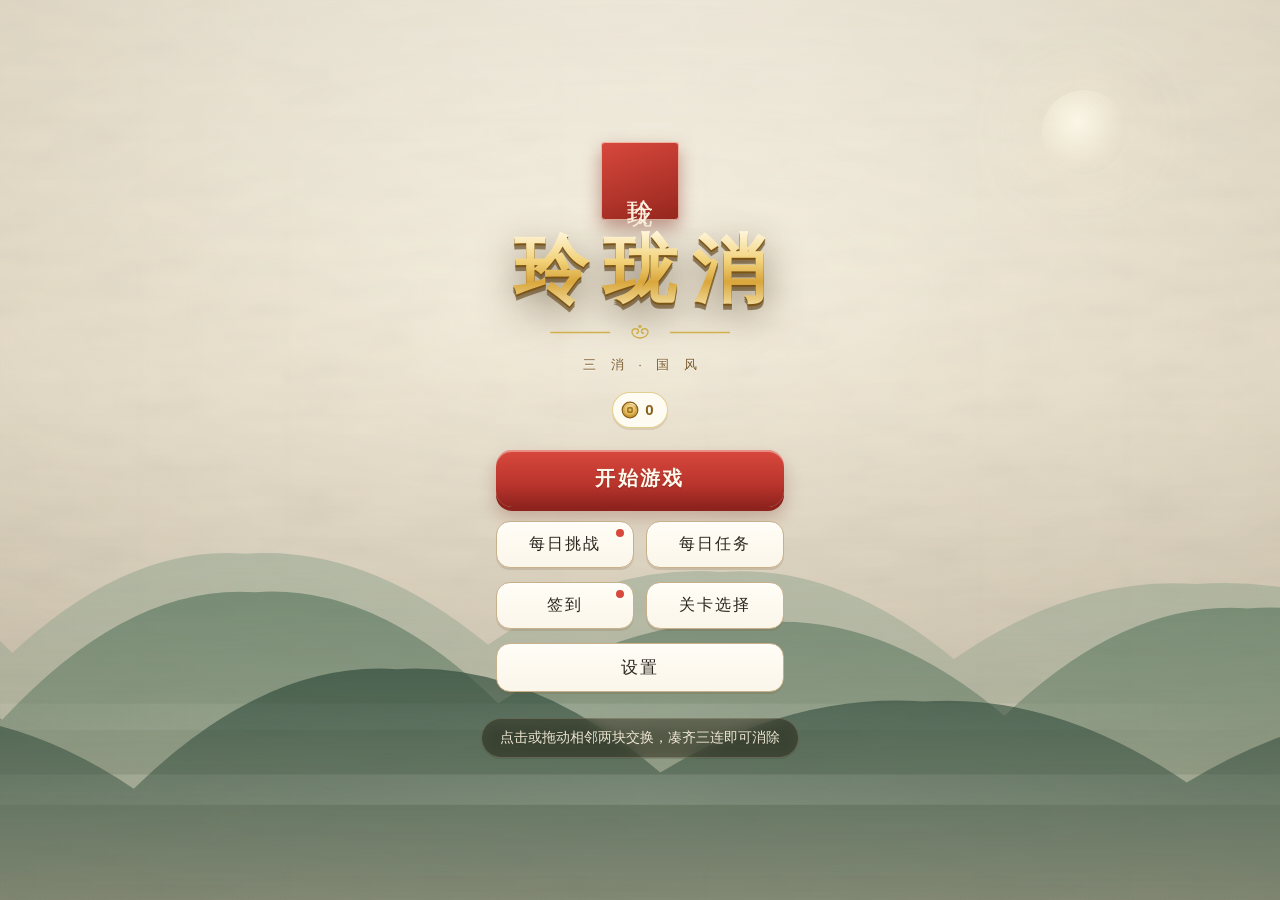
==== index.html @ bcc51e9f "feat(skills): 技能说明加演示窗口——用真块精灵把每个技能演一遍 四行文字还是得靠脑补：「移山到底清成什么样」「如意锤砸下去会怎样」， 读完仍然不知道。所以在说明面板里加一个演示窗口，直接" ====
<!DOCTYPE html>
<html lang="zh-CN">
<head>
<meta charset="UTF-8">
<meta name="viewport" content="width=device-width, initial-scale=1.0, maximum-scale=1.0, user-scalable=no, viewport-fit=cover">
<meta name="theme-color" content="#f2e6cf">
<title>玲珑消</title>
<link rel="icon" href="data:,">
<link rel="stylesheet" href="css/base.css">
<link rel="stylesheet" href="css/ui.css">
<link rel="stylesheet" href="css/anim.css">
</head>
<body>
<div id="app">
  <!-- 对局信息栏（宽屏在左，窄屏在顶） -->
  <aside id="hud" class="hidden">
    <div class="hud-top">
      <button id="btnPause" class="icon-btn" type="button" data-i18n-title="pause" aria-label="暂停">
        <img src="assets/img/ui_pause.svg" alt="">
      </button>
      <div class="lv-name" id="hudLevelName"></div>
      <button id="btnSound" class="icon-btn" type="button" aria-label="音效">
        <img id="btnSoundIcon" src="assets/img/ui_sound.svg" alt="">
      </button>
    </div>
    <div class="hud-card" id="hudObjCard">
      <div class="card-title" data-i18n="objectives">本关目标</div>
      <div class="obj-list" id="hudObj"></div>
    </div>
    <div class="hud-card stats-card">
      <div class="stat" id="hudMovesBox">
        <div class="v" id="hudMoves">0</div>
        <div class="k" data-i18n="moves">剩余步数</div>
      </div>
      <div class="stat">
        <div class="v score" id="hudScore">0</div>
        <div class="k" data-i18n="score">得分</div>
      </div>
    </div>
    <div class="hud-foot">
      <img class="cloud-rule" src="assets/img/ui_cloud.svg" alt="">
      <div class="keys">
        <span><b>1~4</b> <i data-i18n="keySkill">技能</i></span>
        <span><b>Esc</b> <i data-i18n="keyPause">暂停</i></span>
        <span><b>M</b> <i data-i18n="keyMute">静音</i></span>
        <span><b>R</b> <i data-i18n="keyRetry">重玩</i></span>
        <span><b>空格</b> <i data-i18n="keySpeed">加速</i></span>
      </div>
    </div>
  </aside>

  <!-- 棋盘 -->
  <main id="boardWrap">
    <canvas id="game"></canvas>
    <div id="banner" class="banner">
      <div id="bannerMain" class="banner-main"></div>
      <div id="bannerSub" class="banner-sub"></div>
    </div>
    <!-- 局内技能（灵力）：棋盘下方悬浮条，瞄准时在棋盘上高亮目标 -->
    <div id="skillBar" class="skill-bar hidden">
      <div class="qi-wrap">
        <div class="qi-bar"><i id="qiFill"></i></div>
        <div class="qi-num"><span class="qi-label" data-i18n="qi">灵力</span><b id="qiValue">0</b><i id="qiGain"></i></div>
      </div>
      <div class="skill-slots" id="skillSlots"></div>
      <div class="color-ring hidden" id="colorRing"></div>
      <div class="skill-note hidden" id="skillNote"></div>
      <!-- 长按 / 悬停技能图标弹出的说明卡：第一次用某个技能时的主要解惑入口 -->
      <div class="skill-tip hidden" id="skillTip">
        <div class="tip-head">
          <img id="skillTipIcon" alt="">
          <b id="skillTipName"></b>
          <span class="tip-cost" id="skillTipCost"></span>
        </div>
        <div class="tip-desc" id="skillTipDesc"></div>
      </div>
    </div>
  </main>

  <!-- 加载 -->
  <div id="loading" class="overlay">
    <div class="panel load-panel">
      <div class="seal">玲珑</div>
      <h1 class="game-title" data-i18n="title">玲珑消</h1>
      <div class="load-bar"><i id="loadBar"></i></div>
      <div class="load-text" id="loadText" data-i18n="loading">正在备料…</div>
    </div>
  </div>

  <!-- 标题 -->
  <div id="title" class="overlay hidden">
    <div class="title-wrap">
      <div class="seal big">玲珑</div>
      <h1 class="game-title" data-i18n="title">玲珑消</h1>
      <img class="cloud-rule" src="assets/img/ui_cloud.svg" alt="">
      <div class="sub" data-i18n="subtitle">三 消 · 国 风</div>
      <div class="coin-pill" id="titleCoins">
        <img src="assets/img/ui_coin.svg" alt="">
        <b>0</b>
      </div>
      <div class="btn-col">
        <button id="btnPlay" class="primary" data-i18n="play">开始游戏</button>
        <div class="btn-row">
          <button id="btnDaily" class="ghost">
            <span data-i18n="dailyTitle">每日挑战</span>
            <i class="dot hidden" id="dailyDot"></i>
          </button>
          <button id="btnQuests" class="ghost">
            <span data-i18n="questTitle">每日任务</span>
            <i class="dot hidden" id="questDot"></i>
          </button>
        </div>
        <div class="btn-row">
          <button id="btnCheckin" class="ghost">
            <span data-i18n="checkinShort">签到</span>
            <i class="dot hidden" id="checkinDot"></i>
          </button>
          <button id="btnLevels" class="ghost" data-i18n="levels">关卡选择</button>
        </div>
        <button id="btnSet" class="ghost" data-i18n="settings">设置</button>
      </div>
      <div class="title-hint" data-i18n="titleHint">点击或拖动相邻两块交换，凑齐三连即可消除</div>
    </div>
  </div>

  <!-- 关卡地图 -->
  <div id="map" class="overlay hidden">
    <div class="map-sheet">
      <div class="roller top"></div>
      <div class="map-head">
        <button id="btnMapBack" class="icon-btn" type="button" data-i18n-title="back" aria-label="返回">
          <img src="assets/img/ui_back.svg" alt="">
        </button>
        <h2 data-i18n="selectLevel">选择关卡</h2>
        <div class="coin-pill" id="mapCoins">
          <img src="assets/img/ui_coin.svg" alt="">
          <b>0</b>
        </div>
        <div class="star-total" id="mapStars"></div>
      </div>
      <img class="cloud-rule map-rule" src="assets/img/ui_cloud.svg" alt="">
      <div class="map-tabs" id="mapTabs">
        <button type="button" data-tab="campaign" class="on" data-i18n="tabCampaign">关卡</button>
        <button type="button" data-tab="endless" data-i18n="tabEndless">无尽</button>
        <button type="button" data-tab="timed" data-i18n="tabTimed">限时</button>
        <button type="button" data-tab="achievements" data-i18n="tabAchievements">成就</button>
      </div>

      <div class="tab-pane" id="paneCampaign">
        <div class="boost-bar" id="boostBar">
          <div class="boost-title" data-i18n="boostTitle">开局道具</div>
          <div class="boost-slots" id="boostSlots"></div>
          <div class="boost-note hidden" id="boostNote"></div>
        </div>
        <div class="map-grid" id="mapGrid"></div>
      </div>

      <div class="tab-pane hidden" id="paneEndless">
        <div class="mode-card">
          <div class="mode-title" data-i18n="endlessTitle">无尽模式</div>
          <p class="mode-desc" data-i18n="endlessDesc">一盘一个目标，达标即进入下一盘，剩余步数结转（最多 5 步）。每 3 盘加一种颜色、多给 2 步，障碍逐渐出现——看你能撑到第几盘。</p>
          <div class="mode-stats" id="endlessStats"></div>
          <button type="button" id="btnEndlessStart" class="primary" data-i18n="modeStart">开始挑战</button>
        </div>
      </div>

      <div class="tab-pane hidden" id="paneTimed">
        <div class="mode-card">
          <div class="mode-title" data-i18n="timedTitle">限时挑战</div>
          <p class="mode-desc" data-i18n="timedDesc">60 秒内尽可能多得分，不计步数。连锁动画不吞时间，所以放心连锁。</p>
          <div class="mode-stats" id="timedStats"></div>
          <button type="button" id="btnTimedStart" class="primary" data-i18n="modeStart">开始挑战</button>
        </div>
      </div>

      <div class="tab-pane hidden" id="paneAchievements">
        <div class="scroll-card">
          <div class="scroll-title" id="scrollTitle"></div>
          <div class="scroll-art" id="scrollArt">
            <img src="assets/img/scroll_l1.svg" alt="" data-tier="1">
            <img src="assets/img/scroll_l2.svg" alt="" data-tier="2">
            <img src="assets/img/scroll_l3.svg" alt="" data-tier="3">
            <img src="assets/img/scroll_l4.svg" alt="" data-tier="4">
            <img src="assets/img/scroll_l5.svg" alt="" data-tier="5">
          </div>
          <div class="scroll-hint" id="scrollHint"></div>
        </div>
        <div class="ach-head" id="achHead"></div>
        <div class="ach-list" id="achList"></div>
      </div>
      <div class="roller bottom"></div>
    </div>
  </div>

  <!-- 暂停 -->
  <div id="pause" class="overlay hidden">
    <div class="panel">
      <h2 data-i18n="paused">已暂停</h2>
      <img class="cloud-rule" src="assets/img/ui_cloud.svg" alt="">
      <div class="btn-col">
        <button id="btnResume" class="primary" data-i18n="resume">继续</button>
        <button id="btnPauseSkill" class="ghost" data-i18n="skillHelp">技能说明</button>
        <button id="btnPauseRetry" class="ghost" data-i18n="retry">重玩本关</button>
        <button id="btnPauseSet" class="ghost" data-i18n="settings">设置</button>
        <button id="btnPauseMap" class="ghost" data-i18n="toMap">关卡地图</button>
      </div>
    </div>
  </div>

  <!-- 结算 -->
  <div id="result" class="overlay hidden">
    <div class="panel result-panel">
      <div class="res-badge hidden" id="resBadge">新纪录！</div>
      <div id="resStars" class="res-stars">
        <img class="res-star" src="assets/img/ui_star.svg" alt="">
        <img class="res-star" src="assets/img/ui_star.svg" alt="">
        <img class="res-star" src="assets/img/ui_star.svg" alt="">
      </div>
      <h2 id="resTitle">过关！</h2>
      <div id="resTip" class="res-tip"></div>
      <img class="cloud-rule" src="assets/img/ui_cloud.svg" alt="">
      <div class="res-rows">
        <div class="res-row"><span data-i18n="finalScore">本关得分</span><b id="resScore">0</b></div>
        <div class="res-row small"><span data-i18n="bestScore">最高分</span><b id="resBest">0</b></div>
        <div class="res-row small" id="resCoinRow">
          <span data-i18n="coinsEarned">获得金币</span><b id="resCoins">+0</b>
        </div>
      </div>
      <div class="res-note hidden" id="resNote"></div>
      <div class="btn-col">
        <button id="btnResNext" class="primary" data-i18n="next">下一关</button>
        <div class="btn-row">
          <button id="btnResRetry" class="ghost" data-i18n="retry">重玩本关</button>
          <button id="btnResMap" class="ghost" data-i18n="toMap">关卡地图</button>
        </div>
      </div>
    </div>
  </div>

  <!-- 设置 -->
  <div id="settings" class="overlay hidden">
    <div class="panel">
      <h2 data-i18n="settings">设置</h2>
      <img class="cloud-rule" src="assets/img/ui_cloud.svg" alt="">
      <label class="set-row">
        <span data-i18n="volume">音量</span>
        <input id="setVolume" type="range" min="0" max="100" value="80">
      </label>
      <div class="set-row">
        <span data-i18n="sound">音效</span>
        <button id="setMute" class="toggle" type="button">开</button>
      </div>
      <div class="set-row">
        <span data-i18n="language">语言</span>
        <button id="setLang" class="toggle" type="button">中文</button>
      </div>
      <button id="btnReset" class="ghost danger wide" data-i18n="resetProgress">清除进度</button>
      <button id="btnSetClose" class="primary" data-i18n="close">关闭</button>
    </div>
  </div>

  <!-- 每日挑战 -->
  <div id="daily" class="overlay hidden">
    <div class="panel daily-panel">
      <h2 data-i18n="dailyTitle">每日挑战</h2>
      <img class="cloud-rule" src="assets/img/ui_cloud.svg" alt="">
      <div class="daily-state" id="dailyState"></div>
      <div class="daily-cal" id="dailyCal"></div>
      <div class="daily-note" id="dailyNote"></div>
      <div class="btn-col">
        <button id="btnDailyPlay" class="primary" data-i18n="dailyPlay">开始挑战</button>
        <button id="btnDailyClose" class="ghost" data-i18n="close">关闭</button>
      </div>
    </div>
  </div>

  <!-- 每日任务 -->
  <div id="quests" class="overlay hidden">
    <div class="panel quest-panel">
      <h2 data-i18n="questTitle">每日任务</h2>
      <img class="cloud-rule" src="assets/img/ui_cloud.svg" alt="">
      <div class="quest-rows" id="questRows"></div>
      <div class="quest-bonus" id="questBonus"></div>
      <div class="btn-col">
        <button id="btnQuestAll" class="primary hidden">一键领取</button>
        <button id="btnQuestsClose" class="ghost" data-i18n="close">关闭</button>
      </div>
    </div>
  </div>

  <!-- 连续签到 -->
  <div id="checkin" class="overlay hidden">
    <div class="panel checkin-panel">
      <h2 data-i18n="checkinTitle">连续签到</h2>
      <img class="cloud-rule" src="assets/img/ui_cloud.svg" alt="">
      <div class="streak-rows" id="streakRows"></div>
      <div class="streak-total" id="streakTotal"></div>
      <div class="claim-note hidden" id="claimNote"></div>
      <div class="btn-col">
        <button id="btnClaim" class="primary">领取</button>
        <button id="btnCheckinClose" class="ghost" data-i18n="close">关闭</button>
      </div>
    </div>
  </div>

  <!-- 失败救援（续步） -->
  <div id="revive" class="overlay hidden">
    <div class="panel revive-panel">
      <h2 data-i18n="reviveTitle">差一点就过了！</h2>
      <img class="cloud-rule" src="assets/img/ui_cloud.svg" alt="">
      <p class="revive-msg" id="reviveMsg"></p>
      <div class="revive-cost" id="reviveCost"></div>
      <div class="btn-col">
        <button id="btnReviveYes" class="primary"></button>
        <button id="btnReviveNo" class="ghost" data-i18n="reviveNo">放弃本局</button>
      </div>
    </div>
  </div>

  <!-- 绝处逢生（步数耗尽时用灵力换步） -->
  <div id="lastStand" class="overlay hidden">
    <div class="panel revive-panel">
      <h2 data-i18n="lastStandTitle">绝处逢生</h2>
      <img class="cloud-rule" src="assets/img/ui_cloud.svg" alt="">
      <p class="revive-msg" id="lastStandMsg"></p>
      <div class="revive-cost" id="lastStandCost"></div>
      <div class="btn-col">
        <button id="btnLastStandYes" class="primary"></button>
        <button id="btnLastStandNo" class="ghost" data-i18n="lastStandNo">算了，认输</button>
      </div>
    </div>
  </div>

  <!-- 局内技能说明：首次拿到技能栏时自动弹一次，之后可从暂停面板重看。
       上面是演示窗口（用真块精灵循环播放这个技能的效果），下面是四个技能条目。 -->
  <div id="skillIntro" class="overlay hidden">
    <div class="panel skill-intro-panel">
      <h2 data-i18n="skill_intro_title">灵力 · 局内技能</h2>
      <img class="cloud-rule" src="assets/img/ui_cloud.svg" alt="">
      <p class="skill-intro-lead" id="skillIntroLead"></p>
      <div class="skill-intro-main">
        <div class="skill-demo">
          <canvas id="skillDemoCanvas"></canvas>
          <div class="demo-cap" id="skillDemoCap"></div>
        </div>
        <div class="skill-intro-list" id="skillIntroList"></div>
      </div>
      <button id="btnSkillIntroOk" class="primary wide" data-i18n="skill_intro_ok">知道了，开打</button>
    </div>
  </div>

  <!-- 确认框 -->
  <div id="confirm" class="overlay hidden">
    <div class="panel small">
      <p id="confirmText"></p>
      <div class="btn-row">
        <button id="btnConfirmYes" class="danger" type="button">确定</button>
        <button id="btnConfirmNo" class="ghost" type="button">取消</button>
      </div>
    </div>
  </div>
</div>

<script src="js/util.js"></script>
<script src="js/config.js"></script>
<script src="lang/zh.js"></script>
<script src="lang/en.js"></script>
<script src="js/i18n.js"></script>
<script src="js/assets.js"></script>
<script src="js/audio.js"></script>
<script src="js/progress.js"></script>
<script src="js/board.js"></script>
<script src="js/special.js"></script>
<script src="js/resolver.js"></script>
<script src="js/skills.js"></script>
<script src="js/skilldemo.js"></script>
<script src="js/levels.js"></script>
<script src="js/daily.js"></script>
<script src="js/quests.js"></script>
<script src="js/modes.js"></script>
<script src="js/achievements.js"></script>
<script src="js/anim.js"></script>
<script src="js/render.js"></script>
<script src="js/hud.js"></script>
<script src="js/input.js"></script>
<script src="js/game.js"></script>
<script src="js/ui.js"></script>
<script src="js/main.js"></script>
</body>
</html>
---- css/base.css ----
/* 玲珑消 · base.css — 设计令牌（字体 / 色板 / 阴影）、重置、整体布局 */

:root {
  /* ---- 纸（60%） ---- */
  --paper: #F2E6CF;
  --paper-hi: #FBF6EA;
  --paper-lo: #E8D9BC;
  --card: #FDF8EC;

  /* ---- 墨与线脚（30%） ---- */
  --ink: #2B2620;
  --ink-soft: #6B5B45;
  --ink-faint: rgba(43, 38, 32, 0.42);
  --line: #C8B08A;
  --line-soft: rgba(122, 92, 52, 0.16);
  --wood: #6B4B2A;
  --wood-hi: #8A6236;
  --wood-lo: #4A3320;

  /* ---- 强调（10%） ---- */
  --cinnabar: #B8342C;
  --cinnabar-hi: #D9483C;
  --cinnabar-lo: #8E231D;
  --gold: #C9A227;
  --gold-hi: #E8C86A;
  --gold-lo: #8A5F18;
  --jade: #4E7C4A;
  --jade-hi: #6E9C6A;
  --indigo: #2E4E7E;

  /* ---- 字体三栈：正文用黑体、大字用楷体、数字用拉丁字体优先 ---- */
  --font-ui: "PingFang SC", "HarmonyOS Sans SC", "Microsoft YaHei UI", "Microsoft YaHei",
             "Hiragino Sans GB", "Source Han Sans SC", "Noto Sans SC", "Segoe UI", sans-serif;
  --font-title: "Kaiti SC", "STKaiti", "KaiTi", "楷体", "BiauKai", "DFKai-SB", serif;
  --font-num: "Bahnschrift SemiBold", "DIN Alternate", "Avenir Next Condensed",
              "Segoe UI Variable Display", "Segoe UI", "PingFang SC", "Microsoft YaHei", sans-serif;

  /* ---- 立体感：硬边下压 + 柔和环境影 + 内高光 三层 ---- */
  --sh-btn: 0 4px 0 var(--cinnabar-lo), 0 10px 18px rgba(120, 40, 24, 0.28), inset 0 2px 0 rgba(255, 255, 255, 0.38);
  --sh-btn-press: 0 1px 0 var(--cinnabar-lo), 0 4px 8px rgba(120, 40, 24, 0.24), inset 0 2px 0 rgba(255, 255, 255, 0.28);
  --sh-card: 0 2px 0 rgba(122, 92, 52, 0.16), inset 0 2px 0 rgba(255, 255, 255, 0.85);
  --sh-panel: 0 24px 60px rgba(60, 40, 12, 0.34), inset 0 1px 0 rgba(255, 255, 255, 0.7);
}

* { box-sizing: border-box; -webkit-tap-highlight-color: transparent; }

html, body {
  height: 100%;
  margin: 0;
  padding: 0;
}

body {
  font: 400 15px/1.7 var(--font-ui);
  letter-spacing: 0;
  color: var(--ink);
  background-color: #efe2c6;
  background-image:
    radial-gradient(1200px 700px at 50% -10%, rgba(255, 252, 240, 0.85), rgba(255, 252, 240, 0) 70%),
    url("../assets/img/bg_paper.svg");
  background-size: auto, 420px 420px;
  overflow: hidden;
  user-select: none;
  -webkit-user-select: none;
}

#app {
  position: fixed;
  inset: 0;
  display: grid;
  /* minmax(0,…)：内容较宽时列要能收缩，否则窄屏会被撑出滚动 */
  grid-template-columns: minmax(0, 1fr);
  grid-template-rows: auto minmax(0, 1fr);
}

/* 显式定位：HUD 隐藏（display:none）时棋盘要能占满整屏 */
#hud { grid-area: 1 / 1 / 2 / 2; }
#boardWrap { grid-area: 2 / 1 / 3 / 2; }

#boardWrap {
  position: relative;
  min-width: 0;
  min-height: 0;
}

#game {
  display: block;
  width: 100%;
  height: 100%;
  touch-action: none;
}

.hidden { display: none !important; }

button {
  font-family: inherit;
  cursor: pointer;
  border: none;
  background: none;
  color: inherit;
  font-size: 16px;
}

img { -webkit-user-drag: none; }

/* 数字统一等宽数字，避免分数跳动时整行抖 */
.v, .lv-no, .res-row b, .star-total, .moves-num { font-variant-numeric: tabular-nums; font-feature-settings: "tnum" 1; }

/* 云纹分割线（标题、面板、地图共用） */
.cloud-rule {
  display: block;
  width: 190px;
  max-width: 68%;
  height: auto;
  opacity: 0.9;
  margin: 2px auto;
}

/* 宽屏：信息栏移到左侧一列（auto 列，HUD 隐藏时自动收拢为 0） */
@media (min-width: 780px) and (orientation: landscape) {
  #app {
    grid-template-columns: auto minmax(0, 1fr);
    grid-template-rows: minmax(0, 1fr);
  }
  #hud {
    grid-area: 1 / 1 / 2 / 2;
    width: 288px;
  }
  #boardWrap { grid-area: 1 / 2 / 2 / 3; }
}
---- css/ui.css ----
/* 玲珑消 · ui.css — HUD、按钮、面板、关卡地图、结算、设置 */

/* ================= HUD ================= */

#hud {
  position: relative;
  z-index: 20;
  display: grid;
  /* minmax(0,1fr)：目标卡可以收缩，避免把数值卡挤出屏幕 */
  grid-template-columns: minmax(0, 1fr) auto;
  grid-template-areas:
    "top top"
    "obj stats";
  gap: 8px 12px;
  align-items: center;
  padding: 10px 12px 12px;
  background: linear-gradient(180deg, rgba(251, 246, 234, 0.96), rgba(243, 232, 209, 0.90));
  border-bottom: 1px solid var(--line-soft);
  box-shadow: 0 4px 14px rgba(90, 64, 30, 0.10);
}

.hud-top {
  grid-area: top;
  display: flex;
  align-items: center;
  gap: 10px;
  min-width: 0;
}

.lv-name {
  font-family: var(--font-title);
  font-size: 20px;
  font-weight: 700;
  letter-spacing: 0.06em;
  color: var(--ink);
  white-space: nowrap;
  overflow: hidden;
  text-overflow: ellipsis;
  text-shadow: 0 1px 0 rgba(255, 255, 255, 0.75);
}

.hud-card {
  background: linear-gradient(180deg, #FFFDF6, var(--paper-hi));
  border: 1px solid var(--line);
  border-radius: 14px;
  box-shadow: var(--sh-card);
  padding: 8px 12px;
}

#hudObjCard { grid-area: obj; min-width: 0; }

/* 数值卡：两组数字底部对齐，避免大小字号混排时上下错位 */
.stats-card { grid-area: stats; display: flex; gap: 18px; align-items: flex-end; flex: 0 0 auto; }

.card-title {
  font-size: 11px;
  letter-spacing: 0.18em;
  color: var(--ink-faint);
  margin-bottom: 6px;
}

.obj-list { display: flex; flex-direction: column; gap: 8px; }

.obj { display: flex; align-items: center; gap: 8px; min-width: 0; }

.obj-icon {
  width: 30px;
  height: 30px;
  flex: 0 0 auto;
  display: grid;
  place-items: center;
  filter: drop-shadow(0 1px 1px rgba(90, 60, 20, 0.25));
}

.obj-icon img { width: 100%; height: 100%; object-fit: contain; }

.obj-body { min-width: 0; flex: 1; }

.obj-text {
  font-size: 13.5px;
  line-height: 1.35;
  color: var(--ink-soft);
  white-space: normal;
  overflow-wrap: anywhere;
}

.obj-bar {
  margin-top: 4px;
  height: 6px;
  border-radius: 999px;
  background: rgba(122, 92, 52, 0.18);
  box-shadow: inset 0 1px 1px rgba(90, 60, 20, 0.18);
  overflow: hidden;
}

.obj-bar i {
  display: block;
  height: 100%;
  width: 0;
  border-radius: 999px;
  background: linear-gradient(90deg, var(--gold-hi), var(--gold));
  box-shadow: 0 0 6px rgba(201, 162, 39, 0.5);
  transition: width 0.32s ease-out;
}

.obj.done .obj-text { color: var(--jade); font-weight: 700; }
.obj.done .obj-bar i { background: linear-gradient(90deg, var(--jade-hi), var(--jade)); box-shadow: none; }

.stat { display: flex; flex-direction: column; min-width: 62px; }

.stat .v {
  font-family: var(--font-num);
  font-size: 40px;
  font-weight: 800;
  line-height: 1;
  color: var(--cinnabar);
  text-shadow: 0 1px 0 rgba(255, 255, 255, 0.7);
}

.stat .v.score { color: #8A5A22; font-size: 27px; }

.stat .k {
  font-size: 11px;
  letter-spacing: 0.14em;
  color: var(--ink-soft);
  margin-top: 4px;
}

.stat.low .v { color: var(--cinnabar-hi); }

.stat.low { animation: lowPulse 1.1s ease-in-out infinite; }

/* 侧栏页脚：云纹 + 快捷键（只在宽屏显示） */
.hud-foot { display: none; }

.keys {
  display: flex;
  flex-wrap: wrap;
  gap: 4px 12px;
  justify-content: center;
  font-size: 12px;
  color: var(--ink-faint);
}

.keys b {
  font-family: var(--font-num);
  font-weight: 700;
  color: var(--ink-soft);
  padding: 1px 6px;
  border-radius: 6px;
  background: rgba(122, 92, 52, 0.10);
  border: 1px solid var(--line-soft);
}

.keys i { font-style: normal; }

/* 宽屏：左侧竖排三张卡 + 页脚 */
@media (min-width: 780px) and (orientation: landscape) {
  #hud {
    display: flex;
    flex-direction: column;
    align-items: stretch;
    gap: 14px;
    padding: 16px 14px;
    border-bottom: none;
    border-right: 1px solid var(--line-soft);
    box-shadow: 4px 0 16px rgba(90, 64, 30, 0.08);
  }
  .hud-card { padding: 12px 14px; }
  .stats-card { gap: 12px; }
  .stat { flex: 1; }
  .stat .v { font-size: 42px; }
  .obj-text { white-space: normal; }
  .hud-foot { display: block; margin-top: auto; padding-top: 8px; }
}

/* ================= 按钮 ================= */

.icon-btn {
  width: 44px;
  height: 44px;
  flex: 0 0 auto;
  border-radius: 12px;
  border: 1.5px solid var(--line);
  background: linear-gradient(180deg, #FFFDF6, var(--paper-hi));
  box-shadow: 0 2px 0 rgba(122, 92, 52, 0.20), inset 0 2px 0 rgba(255, 255, 255, 0.8);
  display: grid;
  place-items: center;
  transition: transform 0.1s ease, box-shadow 0.1s ease;
}

.icon-btn img { width: 22px; height: 22px; }
.icon-btn:hover { filter: brightness(1.03); }
.icon-btn:active { transform: translateY(2px); box-shadow: 0 0 0 rgba(122, 92, 52, 0.2); }

.panel .primary, .panel .ghost, .panel .danger,
.btn-col .primary, .btn-col .ghost, .btn-col .danger {
  width: 100%;
  letter-spacing: 0.12em;
  transition: transform 0.1s ease, box-shadow 0.1s ease, filter 0.12s ease;
}

.primary {
  min-height: 52px;
  padding: 15px 20px;
  border-radius: 16px;
  font-size: 20px;
  font-weight: 700;
  color: #FFF8EC;
  background: linear-gradient(180deg, var(--cinnabar-hi), var(--cinnabar) 62%, var(--cinnabar-lo));
  box-shadow: var(--sh-btn);
  text-shadow: 0 1px 1px rgba(90, 20, 12, 0.45);
}

.primary:hover { filter: brightness(1.04); }
.primary:active { transform: translateY(3px); box-shadow: var(--sh-btn-press); }

.ghost {
  min-height: 46px;
  padding: 12px 18px;
  border-radius: 14px;
  font-size: 17px;
  font-weight: 500;
  color: var(--ink);
  border: 1.5px solid var(--line);
  background: linear-gradient(180deg, #FFFDF6, var(--paper-hi));
  box-shadow: 0 2px 0 rgba(122, 92, 52, 0.18), inset 0 2px 0 rgba(255, 255, 255, 0.8);
}

.ghost:hover { filter: brightness(1.03); }
.ghost:active { transform: translateY(2px); box-shadow: none; }

.danger { color: var(--cinnabar); border-color: rgba(184, 52, 44, 0.45); }
.danger:hover { background: rgba(184, 52, 44, 0.06); }

.toggle {
  min-width: 84px;
  min-height: 40px;
  padding: 8px 16px;
  border-radius: 12px;
  border: 1.5px solid var(--line);
  background: linear-gradient(180deg, #FFFDF6, var(--paper-hi));
  box-shadow: 0 2px 0 rgba(122, 92, 52, 0.18);
  font-size: 16px;
  color: var(--ink);
}

.toggle:active { transform: translateY(2px); box-shadow: none; }

.btn-col { display: flex; flex-direction: column; gap: 12px; width: 100%; }
.btn-row { display: flex; gap: 12px; width: 100%; }
.btn-row button { flex: 1; }

/* ================= 覆盖层与面板 ================= */

.overlay {
  position: fixed;
  inset: 0;
  z-index: 50;
  display: flex;
  align-items: center;
  justify-content: center;
  padding: 20px;
  background: radial-gradient(circle at 50% 42%, rgba(30, 22, 12, 0.34), rgba(24, 16, 8, 0.56));
  backdrop-filter: blur(3px);
  animation: fadeIn 0.26s ease-out;
}

/* 弹层叠放次序：不能指望 DOM 顺序——.overlay 的统一 z-index 会盖过它，
 * 每个新弹层都必须在这条梯子上占一格，否则会出现「新面板被旧面板盖住」。
 * 梯子：对局内提示 57 < 可叠在暂停上方的说明 59 < 加载 60 < 确认框 70（永远最上）。 */
#pause { z-index: 55; }
#result { z-index: 56; }
#revive { z-index: 57; }
#lastStand { z-index: 57; }     /* 对局内提示，与续步同级 */
#settings { z-index: 58; }
#skillIntro { z-index: 59; }    /* 可从暂停面板里打开，所以必须高于 pause */
#loading { z-index: 60; }
#confirm { z-index: 70; }       /* 任何面板都可能弹确认框，永远最上 */

.panel {
  position: relative;
  width: min(370px, 94vw);
  max-height: 92vh;
  overflow-y: auto;
  padding: 24px;
  border-radius: 22px;
  background-color: var(--paper-hi);
  background-image:
    url("../assets/img/ui_corner_tl.svg"), url("../assets/img/ui_corner_tr.svg"),
    url("../assets/img/ui_corner_bl.svg"), url("../assets/img/ui_corner_br.svg"),
    linear-gradient(180deg, #FFFDF6, var(--paper-hi));
  background-position: 14px 14px, calc(100% - 14px) 14px, 14px calc(100% - 14px), calc(100% - 14px) calc(100% - 14px);
  background-repeat: no-repeat;
  background-size: 22px 22px, 22px 22px, 22px 22px, 22px 22px, auto;
  border: 1px solid rgba(122, 92, 52, 0.35);
  box-shadow: var(--sh-panel);
  display: flex;
  flex-direction: column;
  align-items: center;
  gap: 14px;
}

.panel::before {
  content: "";
  position: absolute;
  inset: 8px;
  border: 1px solid rgba(201, 162, 39, 0.5);
  border-radius: 15px;
  pointer-events: none;
}

.panel h2 {
  margin: 2px 0 0;
  font-family: var(--font-title);
  font-size: 27px;
  font-weight: 700;
  letter-spacing: 0.14em;
  text-indent: 0.14em;
  color: var(--ink);
  text-shadow: 0 1px 0 rgba(255, 255, 255, 0.8);
}

.panel.small { width: min(330px, 92vw); }
.panel.small p { margin: 4px 0 2px; text-align: center; color: var(--ink-soft); }

/* ================= 标题页 / 加载页 ================= */

/* 不做重度遮罩：让宣纸保持明亮，靠水墨远山与四角压暗来构图 */
#title, #loading {
  background:
    radial-gradient(140% 100% at 50% 34%, rgba(255, 253, 246, 0.28), rgba(70, 52, 26, 0.20) 78%),
    linear-gradient(180deg, rgba(255, 251, 238, 0.08) 0%, rgba(255, 251, 238, 0) 42%, rgba(46, 34, 16, 0.20) 100%);
}

/* 水墨远山（SVG 三层山脊 + 云雾带） */
#title::before, #loading::before {
  content: "";
  position: absolute;
  left: 0;
  right: 0;
  bottom: 0;
  height: 54vh;
  pointer-events: none;
  background: url("../assets/img/bg_mountains.svg") center bottom / auto 100% no-repeat;
}

#title::after, #loading::after {
  content: "";
  position: absolute;
  right: 12%;
  top: 10%;
  width: 84px;
  height: 84px;
  border-radius: 50%;
  pointer-events: none;
  opacity: 0.85;
  background: radial-gradient(circle at 42% 38%, rgba(255, 251, 235, 0.95), rgba(255, 245, 212, 0.20) 58%, rgba(255, 245, 212, 0) 72%);
  box-shadow: 0 0 70px 22px rgba(255, 244, 206, 0.16);
}

.title-wrap {
  position: relative;
  display: flex;
  flex-direction: column;
  align-items: center;
  gap: 10px;
  text-align: center;
  animation: riseIn 0.5s ease-out;
}

.game-title {
  margin: 0;
  font-family: var(--font-title);
  font-size: clamp(46px, 13vw, 74px);
  font-weight: 700;
  letter-spacing: 0.2em;
  text-indent: 0.2em;
  line-height: 1.1;
  background: linear-gradient(180deg, #FFF7DE 0%, #F2D27A 38%, #D9A63C 64%, #F7E7AE 100%);
  -webkit-background-clip: text;
  background-clip: text;
  color: transparent;
  filter: drop-shadow(0 2px 0 rgba(122, 82, 18, 0.95)) drop-shadow(0 4px 0 rgba(86, 56, 12, 0.6))
          drop-shadow(0 12px 20px rgba(50, 32, 6, 0.45));
}

.title-wrap .sub {
  font-size: 13px;
  letter-spacing: 0.42em;
  text-indent: 0.42em;
  color: #7A5A2E;
  text-shadow: 0 1px 0 rgba(255, 252, 240, 0.85);
}

.title-wrap .btn-col { width: min(288px, 76vw); gap: 14px; margin-top: 12px; }

.title-hint {
  margin-top: 16px;
  padding: 8px 18px;
  border-radius: 999px;
  font-size: 13.5px;
  color: rgba(255, 246, 226, 0.9);
  background: rgba(43, 32, 18, 0.42);
  backdrop-filter: blur(6px);
  border: 1px solid rgba(255, 236, 200, 0.18);
}

/* 印章：方形、小圆角、内描金细线 */
.seal {
  width: 66px;
  height: 66px;
  display: grid;
  place-items: center;
  border-radius: 4px;
  background: linear-gradient(160deg, var(--cinnabar-hi), #96271F);
  color: #FFF3E2;
  font-family: var(--font-title);
  font-size: 22px;
  letter-spacing: 0.06em;
  line-height: 1.04;
  text-align: center;
  writing-mode: vertical-rl;
  text-orientation: upright;
  box-shadow: 0 8px 18px rgba(120, 30, 20, 0.42), inset 0 0 0 1px rgba(255, 240, 220, 0.65);
}

.seal.big { width: 78px; height: 78px; font-size: 26px; }

/* ================= 加载 ================= */

.load-panel { gap: 18px; }

.load-bar {
  width: 82%;
  height: 8px;
  border-radius: 999px;
  background: rgba(122, 92, 52, 0.18);
  box-shadow: inset 0 1px 1px rgba(90, 60, 20, 0.2);
  overflow: hidden;
}

.load-bar i {
  display: block;
  height: 100%;
  width: 0;
  border-radius: 999px;
  background: linear-gradient(90deg, var(--gold-hi), var(--gold));
  transition: width 0.2s ease-out;
}

.load-text { font-size: 13px; color: var(--ink-faint); letter-spacing: 0.12em; }

/* ================= 关卡地图（卷轴） ================= */

#map {
  flex-direction: column;
  justify-content: flex-start;
  padding: 0;
  gap: 0;
}

.map-sheet {
  position: relative;
  width: 100%;
  height: 100%;
  display: flex;
  flex-direction: column;
  background-color: var(--paper-hi);
  background-image: url("../assets/img/bg_paper.svg");
  background-size: 420px 420px;
}

.roller {
  height: 26px;
  flex: 0 0 auto;
  background: linear-gradient(180deg, var(--wood-hi), var(--wood) 45%, var(--wood-lo));
  box-shadow: 0 3px 10px rgba(40, 24, 8, 0.35);
  position: relative;
}

.roller::before, .roller::after {
  content: "";
  position: absolute;
  top: -3px;
  width: 16px;
  height: 32px;
  border-radius: 8px;
  background: linear-gradient(180deg, #9A7142, #5C3F22);
  box-shadow: 0 2px 6px rgba(40, 24, 8, 0.4);
}

.roller::before { left: 10px; }
.roller::after { right: 10px; }

.map-head {
  display: flex;
  align-items: center;
  gap: 12px;
  padding: 14px 18px 6px;
}

.map-head h2 {
  margin: 0;
  font-family: var(--font-title);
  font-size: 26px;
  font-weight: 700;
  letter-spacing: 0.16em;
  text-indent: 0.16em;
  color: var(--ink);
  text-shadow: 0 1px 0 rgba(255, 255, 255, 0.8);
}

.star-total {
  margin-left: auto;
  font-family: var(--font-num);
  font-size: 16px;
  font-weight: 700;
  color: var(--gold-lo);
  background: rgba(255, 253, 246, 0.9);
  border: 1px solid rgba(201, 162, 39, 0.45);
  border-radius: 999px;
  padding: 4px 14px;
  white-space: nowrap;
}

.map-rule { flex: 0 0 auto; margin: 2px auto 8px; }

.map-grid {
  flex: 1;
  width: 100%;
  overflow-y: auto;
  display: grid;
  grid-template-columns: repeat(3, 1fr);
  gap: 13px;
  padding: 4px 18px 28px;
  align-content: start;
}

@media (min-width: 780px) {
  .map-grid { grid-template-columns: repeat(auto-fill, minmax(124px, 1fr)); }
}

.lv-card {
  position: relative;
  min-height: 132px;
  padding: 12px 8px 10px;
  border-radius: 16px;
  background-color: var(--card);
  background-image: linear-gradient(180deg, #FFFDF6, var(--card));
  border: 1.5px solid var(--line);
  box-shadow: 0 3px 0 rgba(122, 92, 52, 0.22), 0 8px 16px rgba(70, 46, 16, 0.14);
  display: flex;
  flex-direction: column;
  align-items: center;
  gap: 5px;
  transition: transform 0.14s ease, box-shadow 0.14s ease, filter 0.14s ease;
}

.lv-card:hover:not(.locked) { transform: translateY(-3px); box-shadow: 0 6px 0 rgba(122, 92, 52, 0.2), 0 14px 22px rgba(70, 46, 16, 0.2); }
.lv-card:active:not(.locked) { transform: translateY(1px); box-shadow: 0 2px 0 rgba(122, 92, 52, 0.2); }

.lv-no {
  font-family: var(--font-num);
  font-size: 30px;
  font-weight: 800;
  line-height: 1;
  color: var(--gold-lo);
  text-shadow: 0 1px 0 rgba(255, 255, 255, 0.85);
}

.lv-name {
  font-size: 12.5px;
  line-height: 1.3;
  color: var(--ink-soft);
  text-align: center;
  min-height: 2.4em;
}

.lv-stars { display: flex; gap: 3px; margin-top: 2px; }
.lv-stars img { width: 16px; height: 16px; }

.lv-lock {
  position: absolute;
  right: 8px;
  top: 8px;
  width: 18px;
  height: 18px;
  opacity: 0.85;
}
.lv-lock img { width: 100%; height: 100%; }

.lv-card.locked {
  filter: grayscale(0.4);
  box-shadow: none;
  opacity: 0.9;
  cursor: not-allowed;
}
.lv-card.locked .lv-no { color: var(--ink-faint); }

.lv-card.done { border-color: rgba(201, 162, 39, 0.55); }

.lv-card.current {
  border: 2px solid var(--gold);
  box-shadow: 0 0 0 2px var(--gold-hi), 0 10px 20px rgba(150, 110, 20, 0.28);
  transform: scale(1.04);
  padding-top: 26px;              /* 给「继续」角标让位，避免压住关卡号 */
  animation: breathe 2.6s ease-in-out infinite;
}

.lv-badge {
  position: absolute;
  left: 50%;
  top: 6px;
  transform: translateX(-50%);
  padding: 2px 12px;
  border-radius: 999px;
  font-size: 11px;
  letter-spacing: 0.1em;
  color: #FFF8EC;
  background: linear-gradient(180deg, var(--cinnabar-hi), var(--cinnabar));
  box-shadow: 0 2px 6px rgba(120, 30, 20, 0.4);
  white-space: nowrap;
}

/* ================= 每日挑战 / 连续签到 ================= */

.dot {
  position: absolute;
  top: 7px;
  right: 9px;
  width: 8px;
  height: 8px;
  border-radius: 50%;
  background: var(--cinnabar-hi);
  box-shadow: 0 0 0 2px rgba(255, 253, 246, 0.85);
}

.ghost { position: relative; }

.daily-panel, .checkin-panel { width: min(368px, 94vw); gap: 10px; }

.daily-state { width: 100%; text-align: center; }

.daily-line {
  font-family: var(--font-title);
  font-size: 19px;
  font-weight: 700;
  letter-spacing: 0.06em;
  color: var(--ink-soft);
}

.daily-line.done { color: var(--jade); }

.daily-sub { margin-top: 2px; font-size: 12.5px; color: var(--ink-faint); }

.daily-cal {
  width: 100%;
  display: grid;
  grid-template-columns: repeat(7, 1fr);
  gap: 4px;
  padding: 8px;
  border-radius: 12px;
  background: rgba(255, 253, 246, 0.72);
  border: 1px solid var(--line-soft);
}

.cal-w {
  text-align: center;
  font-size: 11px;
  color: var(--ink-faint);
  padding-bottom: 2px;
}

.cal-cell {
  aspect-ratio: 1 / 1;
  display: flex;
  flex-direction: column;
  align-items: center;
  justify-content: center;
  gap: 2px;
  border-radius: 8px;
  background: rgba(122, 92, 52, 0.06);
  font-family: var(--font-num);
  font-size: 12px;
  font-weight: 700;
  color: var(--ink-faint);
  border: 1px solid transparent;
}

.cal-cell.empty { background: none; }
.cal-cell.future { opacity: 0.5; }
.cal-cell.today { border-color: var(--gold); color: var(--ink); }
.cal-cell.done { background: rgba(201, 162, 39, 0.18); color: var(--gold-lo); }

.cal-stars { display: flex; gap: 2px; }
.cal-stars s { width: 3px; height: 3px; border-radius: 50%; background: rgba(122, 92, 52, 0.22); }
.cal-stars s.on { background: var(--gold); }

.daily-note, .streak-total, .claim-note {
  text-align: center;
  font-size: 12px;
  line-height: 1.6;
  color: var(--ink-faint);
}

.claim-note { color: var(--jade); font-weight: 700; }

.streak-rows {
  width: 100%;
  display: flex;
  flex-direction: column;
  gap: 5px;
}

.streak-row {
  display: grid;
  grid-template-columns: 1fr auto auto;
  align-items: center;
  gap: 10px;
  padding: 8px 12px;
  border-radius: 10px;
  background: rgba(255, 253, 246, 0.72);
  border: 1px solid var(--line-soft);
  font-size: 14px;
  color: var(--ink-soft);
}

.streak-row .s-day { font-weight: 700; }
.streak-row .s-reward { font-family: var(--font-num); font-weight: 700; color: var(--gold-lo); }
.streak-row .s-state { font-size: 12px; color: var(--ink-faint); min-width: 3.4em; text-align: right; }

.streak-row.done { background: rgba(201, 162, 39, 0.14); }
.streak-row.done .s-state { color: var(--jade); }

.streak-row.today {
  border-color: var(--gold);
  box-shadow: 0 0 0 2px rgba(232, 200, 106, 0.5);
  background: #FFFDF6;
  color: var(--ink);
}

.streak-row.today .s-state { color: var(--cinnabar); font-weight: 700; }
.streak-row.future { opacity: 0.72; }

/* 标题页的第二排按钮略矮，避免整列过高 */
.title-wrap .btn-row .ghost { min-height: 44px; font-size: 16px; }

/* ================= 模式分页（关卡 / 无尽 / 限时） ================= */

.map-tabs {
  flex: 0 0 auto;
  display: flex;
  gap: 6px;
  padding: 0 18px 10px;
}

.map-tabs button {
  flex: 0 1 auto;
  min-width: 74px;
  padding: 7px 18px;
  border-radius: 999px;
  font-size: 15px;
  letter-spacing: 0.08em;
  color: var(--ink-soft);
  border: 1.5px solid var(--line);
  background: linear-gradient(180deg, #FFFDF6, var(--paper-hi));
  box-shadow: 0 2px 0 rgba(122, 92, 52, 0.14);
}

.map-tabs button.on {
  color: #FFF8EC;
  border-color: var(--cinnabar-lo);
  background: linear-gradient(180deg, var(--cinnabar-hi), var(--cinnabar));
  box-shadow: 0 2px 0 var(--cinnabar-lo);
}

.map-tabs button:active { transform: translateY(1px); box-shadow: none; }

.tab-pane { flex: 1; display: flex; flex-direction: column; min-height: 0; }

.mode-card {
  margin: 4px 18px 24px;
  padding: 20px;
  border-radius: 18px;
  background: linear-gradient(180deg, #FFFDF6, var(--paper-hi));
  border: 1.5px solid var(--line);
  box-shadow: 0 4px 0 rgba(122, 92, 52, 0.16), 0 12px 22px rgba(70, 46, 16, 0.12);
  display: flex;
  flex-direction: column;
  gap: 12px;
  align-items: center;
  text-align: center;
}

.mode-title {
  font-family: var(--font-title);
  font-size: 24px;
  font-weight: 700;
  letter-spacing: 0.12em;
  color: var(--ink);
}

.mode-desc {
  margin: 0;
  font-size: 13.5px;
  line-height: 1.75;
  color: var(--ink-soft);
  max-width: 44em;
}

.mode-stats { width: 100%; display: flex; flex-direction: column; gap: 6px; }

.ms-row {
  display: flex;
  justify-content: space-between;
  align-items: baseline;
  gap: 12px;
  padding: 7px 12px;
  border-radius: 10px;
  background: rgba(255, 253, 246, 0.85);
  border: 1px solid var(--line-soft);
  font-size: 14px;
  color: var(--ink-soft);
}

.ms-row b {
  font-family: var(--font-num);
  font-weight: 700;
  color: var(--gold-lo);
}

.mode-card .primary { width: 100%; }

/* ================= 成就与画卷 ================= */

.scroll-card {
  flex: 0 0 auto;
  margin: 4px 18px 12px;
  padding: 12px;
  border-radius: 16px;
  background: linear-gradient(180deg, #FFFDF6, var(--paper-hi));
  border: 1.5px solid var(--line);
  box-shadow: 0 3px 0 rgba(122, 92, 52, 0.16);
  text-align: center;
}

.scroll-title {
  font-family: var(--font-title);
  font-size: 19px;
  font-weight: 700;
  letter-spacing: 0.14em;
  color: var(--ink);
  margin-bottom: 8px;
}

.scroll-art {
  position: relative;
  width: 100%;
  max-width: 420px;
  margin: 0 auto;
  aspect-ratio: 320 / 200;
  border-radius: 10px;
  overflow: hidden;
  background: linear-gradient(180deg, #FBF3E0, #F1E4C8);
  border: 1px solid var(--line-soft);
  box-shadow: inset 0 1px 3px rgba(90, 60, 20, 0.12);
}

.scroll-art img {
  position: absolute;
  inset: 0;
  width: 100%;
  height: 100%;
  opacity: 0;
  filter: grayscale(1);
  transition: opacity 0.6s ease, filter 0.6s ease;
}

.scroll-art img.on { opacity: 1; filter: none; }

.scroll-hint { margin-top: 8px; font-size: 12.5px; color: var(--ink-faint); }

.ach-head {
  flex: 0 0 auto;
  padding: 0 18px 8px;
  font-size: 13px;
  letter-spacing: 0.1em;
  color: var(--ink-soft);
}

.ach-list {
  flex: 1;
  overflow-y: auto;
  padding: 0 18px 26px;
  display: grid;
  grid-template-columns: repeat(auto-fill, minmax(240px, 1fr));
  gap: 10px;
  align-content: start;
}

.ach-row {
  display: flex;
  align-items: center;
  gap: 10px;
  padding: 10px 12px;
  border-radius: 12px;
  background: rgba(255, 253, 246, 0.72);
  border: 1px solid var(--line-soft);
  opacity: 0.62;
}

.ach-row.on {
  opacity: 1;
  border-color: rgba(201, 162, 39, 0.5);
  background: rgba(201, 162, 39, 0.10);
}

.ach-icon { width: 30px; height: 30px; flex: 0 0 auto; filter: grayscale(1) opacity(0.5); }
.ach-row.on .ach-icon { filter: none; }

.ach-body { min-width: 0; flex: 1; }
.ach-name { font-size: 14px; font-weight: 700; color: var(--ink); }
.ach-desc { font-size: 12px; color: var(--ink-faint); line-height: 1.5; }

.ach-coin {
  font-family: var(--font-num);
  font-size: 12.5px;
  font-weight: 700;
  color: var(--gold-lo);
  white-space: nowrap;
}

.ach-row.on .ach-coin { color: var(--jade); }

/* ================= 开局道具 ================= */

.boost-bar {
  flex: 0 0 auto;
  display: flex;
  align-items: center;
  gap: 12px;
  padding: 0 18px 10px;
  flex-wrap: wrap;
}

.boost-title {
  font-size: 12px;
  letter-spacing: 0.16em;
  color: var(--ink-faint);
  white-space: nowrap;
}

.boost-slots { display: flex; gap: 8px; flex-wrap: wrap; }

.boost-slot {
  display: inline-flex;
  align-items: center;
  gap: 6px;
  padding: 6px 12px 6px 8px;
  border-radius: 12px;
  border: 1.5px solid var(--line);
  background: linear-gradient(180deg, #FFFDF6, var(--paper-hi));
  box-shadow: 0 2px 0 rgba(122, 92, 52, 0.16);
  font-size: 13px;
  color: var(--ink-soft);
  transition: transform 0.1s ease, box-shadow 0.12s ease, border-color 0.12s ease;
}

.boost-slot img { width: 20px; height: 20px; }
.boost-slot .b-count {
  font-family: var(--font-num);
  font-weight: 700;
  color: var(--gold-lo);
}
.boost-slot.empty { opacity: 0.72; }
.boost-slot.empty .b-count { color: var(--ink-faint); font-size: 12px; }
.boost-slot:active { transform: translateY(2px); box-shadow: none; }

.boost-slot.armed {
  border-color: var(--gold);
  background: linear-gradient(180deg, #FFF8E2, #FBEBC0);
  box-shadow: 0 0 0 2px rgba(232, 200, 106, 0.55), 0 2px 0 rgba(122, 92, 52, 0.16);
  color: var(--ink);
}

.boost-note {
  font-size: 12px;
  color: var(--cinnabar);
  padding: 2px 8px;
}

/* ================= 每日任务 ================= */

.quest-panel { width: min(368px, 94vw); gap: 10px; }

.quest-rows { width: 100%; display: flex; flex-direction: column; gap: 8px; }

.quest-row {
  padding: 10px 12px;
  border-radius: 12px;
  background: rgba(255, 253, 246, 0.78);
  border: 1px solid var(--line-soft);
}

.quest-row.done { border-color: rgba(201, 162, 39, 0.55); background: rgba(201, 162, 39, 0.10); }
.quest-row.claimed { opacity: 0.68; }

.q-head { display: flex; align-items: baseline; justify-content: space-between; gap: 8px; }
.q-name { font-size: 14.5px; color: var(--ink); }
.q-reward {
  font-family: var(--font-num);
  font-weight: 700;
  font-size: 13px;
  color: var(--gold-lo);
  white-space: nowrap;
}

.q-bar {
  margin: 6px 0 5px;
  height: 6px;
  border-radius: 999px;
  background: rgba(122, 92, 52, 0.16);
  box-shadow: inset 0 1px 1px rgba(90, 60, 20, 0.16);
  overflow: hidden;
}

.q-bar i {
  display: block;
  height: 100%;
  width: 0;
  border-radius: 999px;
  background: linear-gradient(90deg, var(--gold-hi), var(--gold));
  transition: width 0.3s ease-out;
}

.q-bar i.full { background: linear-gradient(90deg, var(--jade-hi), var(--jade)); }

.q-foot { display: flex; align-items: center; justify-content: space-between; gap: 8px; }
.q-prog { font-family: var(--font-num); font-size: 12.5px; color: var(--ink-faint); }
.q-state.ok { font-size: 12.5px; color: var(--jade); font-weight: 700; }

.q-claim, .q-reroll {
  padding: 5px 14px;
  border-radius: 999px;
  font-size: 13px;
  border: 1.5px solid var(--line);
  background: linear-gradient(180deg, #FFFDF6, var(--paper-hi));
  box-shadow: 0 2px 0 rgba(122, 92, 52, 0.16);
  color: var(--ink);
}

.q-claim {
  border-color: rgba(184, 52, 44, 0.5);
  color: #FFF8EC;
  background: linear-gradient(180deg, var(--cinnabar-hi), var(--cinnabar));
  box-shadow: 0 2px 0 var(--cinnabar-lo);
}

.q-claim:active, .q-reroll:active { transform: translateY(1px); box-shadow: none; }
.q-reroll.disabled, .q-reroll:disabled { opacity: 0.45; cursor: not-allowed; }

.quest-bonus {
  width: 100%;
  text-align: center;
  font-size: 12px;
  color: var(--gold-lo);
  line-height: 1.6;
}

/* ================= 金币与续步 ================= */

.coin-pill {
  display: inline-flex;
  align-items: center;
  gap: 6px;
  padding: 4px 13px 4px 8px;
  border-radius: 999px;
  background: rgba(255, 253, 246, 0.94);
  border: 1px solid rgba(201, 162, 39, 0.5);
  box-shadow: 0 2px 0 rgba(122, 92, 52, 0.16), inset 0 1px 0 rgba(255, 255, 255, 0.85);
  font-family: var(--font-num);
  font-size: 15px;
  font-weight: 700;
  color: var(--gold-lo);
  font-variant-numeric: tabular-nums;
}

.coin-pill img { width: 18px; height: 18px; }

.title-wrap .coin-pill { margin: 6px auto 0; }
.map-head .coin-pill { margin-left: auto; }

.revive-panel { width: min(340px, 92vw); gap: 12px; }

.revive-msg {
  margin: 0;
  text-align: center;
  font-size: 14.5px;
  line-height: 1.7;
  color: var(--ink-soft);
}

.revive-cost {
  padding: 6px 16px;
  border-radius: 999px;
  background: rgba(255, 253, 246, 0.9);
  border: 1px solid rgba(201, 162, 39, 0.45);
  font-family: var(--font-num);
  font-size: 15px;
  font-weight: 700;
  color: var(--gold-lo);
}

.res-note {
  margin-top: 2px;
  text-align: center;
  font-size: 12px;
  line-height: 1.6;
  color: var(--gold-lo);
}

.primary.disabled, .primary:disabled {
  filter: grayscale(0.45) brightness(0.96);
  box-shadow: 0 2px 0 rgba(90, 30, 20, 0.35);
  cursor: not-allowed;
}

/* ================= 结算 ================= */

.result-panel { width: min(350px, 92vw); gap: 10px; }

.res-tip { font-size: 13px; color: var(--ink-faint); letter-spacing: 0.08em; margin-top: -6px; }

.res-stars { display: flex; gap: 12px; margin: 2px 0 0; }

.res-star {
  width: 56px;
  height: 56px;
  filter: grayscale(1) opacity(0.28);
  transform: scale(0.72);
}

.res-star.on { animation: starPop 0.5s cubic-bezier(0.2, 1.6, 0.4, 1) both; }
.res-star.on:nth-child(1) { animation-delay: 0s; }
.res-star.on:nth-child(2) { animation-delay: 0.12s; }
.res-star.on:nth-child(3) { animation-delay: 0.24s; }

.res-badge {
  padding: 4px 16px;
  border-radius: 999px;
  font-size: 13px;
  letter-spacing: 0.08em;
  color: #4A3208;
  background: linear-gradient(180deg, #FBEAAD, #E0B94C);
  border: 1px solid rgba(138, 95, 24, 0.5);
  box-shadow: 0 4px 12px rgba(150, 110, 20, 0.35);
  animation: popIn 0.4s ease-out;
}

.res-rows { width: 100%; display: flex; flex-direction: column; gap: 6px; margin: 2px 0 4px; }

.res-row {
  display: flex;
  justify-content: space-between;
  align-items: baseline;
  padding: 8px 14px;
  border-radius: 12px;
  background: rgba(255, 253, 246, 0.9);
  border: 1px solid var(--line-soft);
  box-shadow: inset 0 1px 0 rgba(255, 255, 255, 0.8);
  font-size: 14px;
  color: var(--ink-soft);
}

.res-row b {
  font-family: var(--font-num);
  font-size: 44px;
  font-weight: 800;
  line-height: 1.05;
  color: var(--cinnabar);
  text-shadow: 0 1px 0 rgba(255, 255, 255, 0.7);
}

.res-row.small b { font-size: 16px; font-weight: 700; color: var(--ink-soft); text-shadow: none; }

/* ================= 设置（竹简式列表） ================= */

.set-row {
  width: 100%;
  display: flex;
  align-items: center;
  justify-content: space-between;
  gap: 14px;
  padding: 10px 12px 10px 16px;
  font-size: 15px;
  color: var(--ink-soft);
  border-bottom: 1px solid var(--line-soft);
  position: relative;
}

.set-row::before {
  content: "";
  position: absolute;
  left: 0;
  top: 8px;
  bottom: 8px;
  width: 2px;
  border-radius: 2px;
  background: linear-gradient(180deg, var(--gold-hi), var(--gold));
  opacity: 0.7;
}

.set-row input[type="range"] {
  flex: 1;
  accent-color: var(--cinnabar);
  height: 22px;
}

.wide { width: 100%; }

/* ================= 对局横幅 ================= */

.banner {
  position: absolute;
  left: 50%;
  top: 7%;
  transform: translate(-50%, -6px);
  z-index: 15;
  text-align: center;
  opacity: 0;
  pointer-events: none;
}

.banner.show { animation: bannerShow 1.5s ease-out both; }

.banner-main {
  display: inline-block;
  padding: 6px 20px;
  border-radius: 999px;
  font-family: var(--font-title);
  font-size: clamp(19px, 4.6vw, 26px);
  font-weight: 700;
  letter-spacing: 0.1em;
  color: #5C3A12;
  background: rgba(255, 250, 236, 0.86);
  border: 1px solid rgba(201, 162, 39, 0.5);
  box-shadow: 0 6px 16px rgba(70, 44, 12, 0.22);
}

.banner-sub {
  margin-top: 6px;
  font-size: 13px;
  color: #6B4B2A;
  text-shadow: 0 1px 0 rgba(255, 252, 240, 0.9);
}

/* ================= 局内技能（灵力） ================= */

.skill-bar {
  position: absolute;
  left: 50%;
  bottom: 10px;
  transform: translateX(-50%);
  z-index: 14;
  display: flex;
  align-items: center;
  gap: 10px;
  padding: 8px 12px;
  border-radius: 18px;
  background: linear-gradient(180deg, rgba(255, 252, 240, 0.94), rgba(246, 236, 214, 0.94));
  border: 1.5px solid var(--line);
  box-shadow: 0 6px 16px rgba(70, 44, 12, 0.2), inset 0 2px 0 rgba(255, 255, 255, 0.8);
  max-width: calc(100% - 16px);
}

/* 灵力条 */
.qi-wrap { display: flex; flex-direction: column; gap: 2px; min-width: 86px; }

.qi-bar {
  position: relative;
  height: 10px;
  border-radius: 999px;
  background: rgba(122, 92, 52, 0.18);
  overflow: hidden;
  box-shadow: inset 0 1px 2px rgba(80, 56, 20, 0.25);
}

.qi-bar > i {
  display: block;
  height: 100%;
  width: 0;
  border-radius: 999px;
  background: linear-gradient(90deg, #6FA8D8, #8F7AD6);
  transition: width 0.24s ease;
}

.qi-num {
  display: flex;
  align-items: baseline;
  gap: 4px;
  font-size: 11px;
  color: var(--ink-faint);
  white-space: nowrap;
}

.qi-num b {
  font-family: var(--font-num);
  font-size: 14px;
  color: var(--indigo);
  font-variant-numeric: tabular-nums;
}

/* 灵力入账的 +N 飘字 */
.qi-num i {
  font-style: normal;
  font-size: 12px;
  font-weight: 700;
  color: var(--jade);
  opacity: 0;
}

.qi-num i.pop { animation: qiPop 0.72s ease-out both; }

@keyframes qiPop {
  0% { opacity: 0; transform: translateY(4px); }
  30% { opacity: 1; transform: translateY(-2px); }
  100% { opacity: 0; transform: translateY(-9px); }
}

/* 满槽：金色脉动，提示「该花了」 */
.skill-bar.full .qi-bar > i { background: linear-gradient(90deg, var(--gold), var(--gold-hi)); }
.skill-bar.full .qi-num b { color: var(--gold-lo); }

.skill-slots { display: flex; gap: 6px; }

.skill-slot {
  position: relative;
  width: 46px;
  height: 46px;
  border-radius: 14px;
  border: 1.5px solid var(--line);
  background: linear-gradient(180deg, #FFFDF6, var(--paper-hi));
  box-shadow: 0 2px 0 rgba(122, 92, 52, 0.16);
  display: flex;
  align-items: center;
  justify-content: center;
  transition: transform 0.1s ease, box-shadow 0.12s ease, border-color 0.12s ease;
}

.skill-slot img { width: 26px; height: 26px; pointer-events: none; }

.skill-slot .s-cost {
  position: absolute;
  right: -3px;
  bottom: -3px;
  padding: 0 5px;
  border-radius: 999px;
  background: rgba(255, 252, 240, 0.95);
  border: 1px solid var(--line);
  font-family: var(--font-num);
  font-size: 10px;
  font-weight: 700;
  color: var(--indigo);
  line-height: 15px;
}

.skill-slot:active { transform: translateY(2px); box-shadow: none; }

/* 灵力不够：压暗，但仍然可点（点了会告诉你还差多少） */
.skill-slot.empty { opacity: 0.5; }
.skill-slot.empty .s-cost { color: var(--cinnabar); }

/* 攒得起 + 现在就能放：金色描边，给「该出手了」的暗示 */
.skill-slot.ready {
  border-color: var(--gold);
  box-shadow: 0 0 0 2px rgba(232, 200, 106, 0.5), 0 2px 0 rgba(122, 92, 52, 0.16);
}

/* 瞄准中：朱砂描边 + 呼吸；这是最强的状态提示 */
.skill-slot.armed {
  border-color: var(--cinnabar);
  background: linear-gradient(180deg, #FFF3EC, #F9DED4);
  box-shadow: 0 0 0 2px rgba(217, 72, 60, 0.45), 0 2px 0 rgba(122, 92, 52, 0.16);
  animation: skillArmed 1.1s ease-in-out infinite;
}

@keyframes skillArmed {
  0%, 100% { box-shadow: 0 0 0 2px rgba(217, 72, 60, 0.35), 0 2px 0 rgba(122, 92, 52, 0.16); }
  50% { box-shadow: 0 0 0 5px rgba(217, 72, 60, 0.18), 0 2px 0 rgba(122, 92, 52, 0.16); }
}

.skill-note {
  position: absolute;
  left: 50%;
  bottom: calc(100% + 6px);
  transform: translateX(-50%);
  padding: 3px 12px;
  border-radius: 999px;
  background: rgba(43, 38, 32, 0.82);
  color: #FFF6E2;
  font-size: 12px;
  white-space: nowrap;
  pointer-events: none;
}

/* 选色环：灵犀一点的第二步 */
.color-ring {
  position: absolute;
  left: 50%;
  bottom: calc(100% + 10px);
  transform: translateX(-50%);
  display: flex;
  gap: 8px;
  padding: 8px 10px;
  border-radius: 16px;
  background: linear-gradient(180deg, rgba(255, 252, 240, 0.97), rgba(246, 236, 214, 0.97));
  border: 1.5px solid var(--gold);
  box-shadow: 0 8px 20px rgba(70, 44, 12, 0.24);
}

.color-dot {
  width: 32px;
  height: 32px;
  border-radius: 50%;
  border: 2px solid rgba(255, 255, 255, 0.85);
  box-shadow: 0 2px 5px rgba(70, 44, 12, 0.28);
  transition: transform 0.1s ease;
}

.color-dot:active { transform: scale(0.9); }

/* 窄屏：按钮收小一号，别把棋盘挤没了 */
@media (max-width: 460px) {
  .skill-bar { gap: 7px; padding: 6px 9px; border-radius: 15px; bottom: 6px; }
  .skill-slot { width: 40px; height: 40px; border-radius: 12px; }
  .skill-slot img { width: 23px; height: 23px; }
  .qi-wrap { min-width: 64px; }
}

/* 矮屏（横屏小手机）：技能栏收成一行小按钮，把高度还给棋盘 */
@media (max-height: 430px) {
  .skill-bar { gap: 6px; padding: 4px 8px; border-radius: 12px; bottom: 4px; }
  .skill-slot { width: 34px; height: 34px; border-radius: 10px; }
  .skill-slot img { width: 20px; height: 20px; }
  .skill-slot .s-cost { font-size: 9px; line-height: 13px; padding: 0 3px; }
  .qi-wrap { min-width: 54px; }
  .qi-bar { height: 8px; }
  .qi-num { font-size: 10px; }
  .qi-num b { font-size: 12px; }
  .color-dot { width: 26px; height: 26px; }
}

/* ================= 技能说明（长按 / 悬停说明卡 + 首次教学） ================= */

.skill-tip {
  position: absolute;
  left: 50%;
  bottom: calc(100% + 8px);
  transform: translateX(-50%);
  width: max-content;
  max-width: min(280px, calc(100vw - 32px));
  padding: 9px 13px 10px;
  border-radius: 14px;
  background: linear-gradient(180deg, rgba(255, 252, 240, 0.98), rgba(246, 236, 214, 0.98));
  border: 1.5px solid var(--gold);
  box-shadow: 0 10px 24px rgba(70, 44, 12, 0.26), inset 0 2px 0 rgba(255, 255, 255, 0.8);
  pointer-events: none;
  z-index: 2;
}

.skill-tip .tip-head {
  display: flex;
  align-items: center;
  gap: 7px;
  margin-bottom: 4px;
}

.skill-tip .tip-head img { width: 22px; height: 22px; flex: 0 0 auto; }
.skill-tip .tip-head b { font-size: 14px; color: var(--ink); }

.skill-tip .tip-cost {
  margin-left: auto;
  font-family: var(--font-num);
  font-size: 11px;
  font-weight: 700;
  color: var(--indigo);
  white-space: nowrap;
}

.skill-tip .tip-desc {
  font-size: 12px;
  line-height: 1.55;
  color: var(--ink-soft);
}

/* ---- 首次教学面板 ---- */

.skill-intro-panel {
  /* 必须显式给 width：.panel 的 width 是 min(370px, 94vw)，只写 max-width 不会把它撑宽，
   * 那样左右分栏时条目只剩几十像素，说明会挤成一字一行。 */
  width: min(560px, 94vw);
  /* 矮屏兜底：内容再长也能滚，不会把「知道了」按钮挤出屏幕 */
  max-height: calc(100vh - 32px);
  overflow-y: auto;
}

/* 按钮钉在面板底部：内容超出一屏时（窄屏 + 演示窗口）它也不会跑到画面外，
 * 玩家永远看得见「怎么关」。 */
.skill-intro-panel > .primary.wide {
  position: sticky;
  bottom: 0;
}

.skill-intro-lead {
  margin: 2px 0 12px;
  font-size: 13px;
  line-height: 1.7;
  color: var(--ink-soft);
  text-align: left;
}

.skill-intro-lead b { color: var(--cinnabar); }

/* 演示窗口 + 技能条目：宽屏左右分栏（演示在左），窄屏上下堆叠 */
.skill-intro-main {
  display: flex;
  gap: 14px;
  align-items: flex-start;
  margin-bottom: 14px;
}

.skill-demo {
  flex: 0 0 auto;
  width: 220px;
  display: flex;
  flex-direction: column;
  gap: 5px;
}

.skill-demo canvas {
  display: block;
  width: 100%;
  aspect-ratio: 2 / 1;
  /* 窄屏上限高：演示窗口是配角，不能把条目和按钮挤到屏幕外 */
  max-height: 152px;
  border-radius: 13px;
  background:
    linear-gradient(180deg, rgba(255, 253, 246, 0.96), rgba(240, 229, 206, 0.96));
  border: 1.5px solid var(--line);
  box-shadow: inset 0 2px 6px rgba(122, 92, 52, 0.16);
}

/* 演示时底下压一行小字，说明「现在演的是哪一招」 */
.demo-cap {
  min-height: 17px;
  font-size: 11.5px;
  text-align: center;
  color: var(--ink-faint);
  letter-spacing: 0.04em;
}

.skill-intro-list {
  flex: 1 1 auto;
  min-width: 0;
  display: flex;
  flex-direction: column;
  gap: 6px;
}

.si-row {
  display: flex;
  align-items: flex-start;
  gap: 10px;
  padding: 8px 11px;
  border-radius: 13px;
  background: linear-gradient(180deg, #FFFDF6, var(--paper-hi));
  border: 1.5px solid var(--line);
  box-shadow: 0 2px 0 rgba(122, 92, 52, 0.12);
  text-align: left;
  cursor: pointer;
  transition: border-color 0.12s ease, box-shadow 0.12s ease, transform 0.1s ease;
}

.si-row:active { transform: translateY(1px); }

/* 正在演示的那一条：金边，和演示窗口呼应 */
.si-row.on {
  border-color: var(--gold);
  background: linear-gradient(180deg, #FFF8E2, #FBEBC0);
  box-shadow: 0 0 0 2px rgba(232, 200, 106, 0.5), 0 2px 0 rgba(122, 92, 52, 0.12);
}

.si-row img { width: 28px; height: 28px; flex: 0 0 auto; margin-top: 1px; }
.si-body { min-width: 0; flex: 1; }

.si-head {
  display: flex;
  align-items: baseline;
  gap: 8px;
}

.si-head b { font-size: 13.5px; color: var(--ink); }

.si-cost {
  font-family: var(--font-num);
  font-size: 11px;
  font-weight: 700;
  color: var(--indigo);
  white-space: nowrap;
}

.si-desc {
  font-size: 12px;
  line-height: 1.5;
  color: var(--ink-soft);
}

/* 窄屏 / 矮屏：改成上下排，演示窗口占满宽度但压扁一点 */
@media (max-width: 600px), (max-height: 640px) {
  .skill-intro-main { flex-direction: column; gap: 10px; }
  .skill-demo { width: 100%; }
  .skill-intro-panel { max-width: 420px; }
  .skill-demo canvas { max-height: 136px; }
}

/* 窄屏或矮屏：条目退化成「选择器」——四条都保留图标 / 名字 / 消耗，
 * 但完整说明只留正在演示的那一条。说明与演示同步，玩家不用在四处找对应关系，
 * 一屏也就能塞下「标题 + 总说明 + 演示 + 四条 + 按钮」。 */
@media (max-width: 600px), (max-height: 640px) {
  .si-row { padding: 7px 10px; }
  .si-row img { width: 26px; height: 26px; }
  .si-head b { font-size: 13px; }
  .si-desc { font-size: 11.5px; line-height: 1.45; }
  .si-row:not(.on) .si-desc { display: none; }
  .skill-intro-lead { font-size: 12px; margin-bottom: 8px; line-height: 1.6; }
  .skill-intro-list { gap: 5px; }
  .skill-intro-main { margin-bottom: 10px; }
  .demo-cap { min-height: 15px; font-size: 11px; }
}

/* 教学面板里的 sticky 按钮：内容滚到它下面时要遮住，所以补一层纸底 */
.skill-intro-panel > .primary.wide {
  box-shadow: 0 -14px 18px -8px rgba(251, 246, 234, 0.98), var(--sh-btn);
}
---- css/anim.css ----
/* 玲珑消 · anim.css — 界面动画 */

@keyframes fadeIn {
  from { opacity: 0; }
  to { opacity: 1; }
}

@keyframes riseIn {
  from { opacity: 0; transform: translateY(14px); }
  to { opacity: 1; transform: translateY(0); }
}

@keyframes popIn {
  0% { opacity: 0; transform: scale(0.7); }
  70% { transform: scale(1.06); }
  100% { opacity: 1; transform: scale(1); }
}

/* 星级：逐颗点亮（延迟由 nth-child 控制） */
@keyframes starPop {
  0% { filter: grayscale(1) opacity(0.28); transform: scale(0.72); }
  55% { filter: none; transform: scale(1.28) rotate(-6deg); }
  78% { transform: scale(0.96) rotate(2deg); }
  100% { filter: none; transform: scale(1) rotate(0); }
}

@keyframes bannerShow {
  0% { opacity: 0; transform: translate(-50%, -10px) scale(0.86); }
  10% { opacity: 1; transform: translate(-50%, 0) scale(1.03); }
  18% { transform: translate(-50%, 0) scale(1); }
  80% { opacity: 1; transform: translate(-50%, 0) scale(1); }
  100% { opacity: 0; transform: translate(-50%, 6px) scale(0.98); }
}

@keyframes movePulse {
  0% { transform: scale(1); }
  35% { transform: scale(1.34); color: var(--cinnabar-hi); }
  100% { transform: scale(1); }
}

#hudMoves.pulse { animation: movePulse 0.42s ease-out; display: inline-block; }

/* 剩余步数告急：数值呼吸 */
@keyframes lowPulse {
  0%, 100% { opacity: 1; }
  50% { opacity: 0.62; }
}

/* 当前关卡卡片：呼吸 */
@keyframes breathe {
  0%, 100% { transform: scale(1.04); box-shadow: 0 0 0 2px var(--gold-hi), 0 10px 20px rgba(150, 110, 20, 0.24); }
  50% { transform: scale(1.055); box-shadow: 0 0 0 3px var(--gold-hi), 0 14px 26px rgba(150, 110, 20, 0.34); }
}

/* 印章：轻微呼吸（不做旋转，旋转会显得像 App 图标） */
@keyframes sealBreathe {
  0%, 100% { transform: scale(1); }
  50% { transform: scale(1.035); }
}

.load-panel .seal { animation: sealBreathe 3.4s ease-in-out infinite; }

@media (prefers-reduced-motion: reduce) {
  * {
    animation-duration: 0.01ms !important;
    animation-iteration-count: 1 !important;
    transition-duration: 0.01ms !important;
  }
}
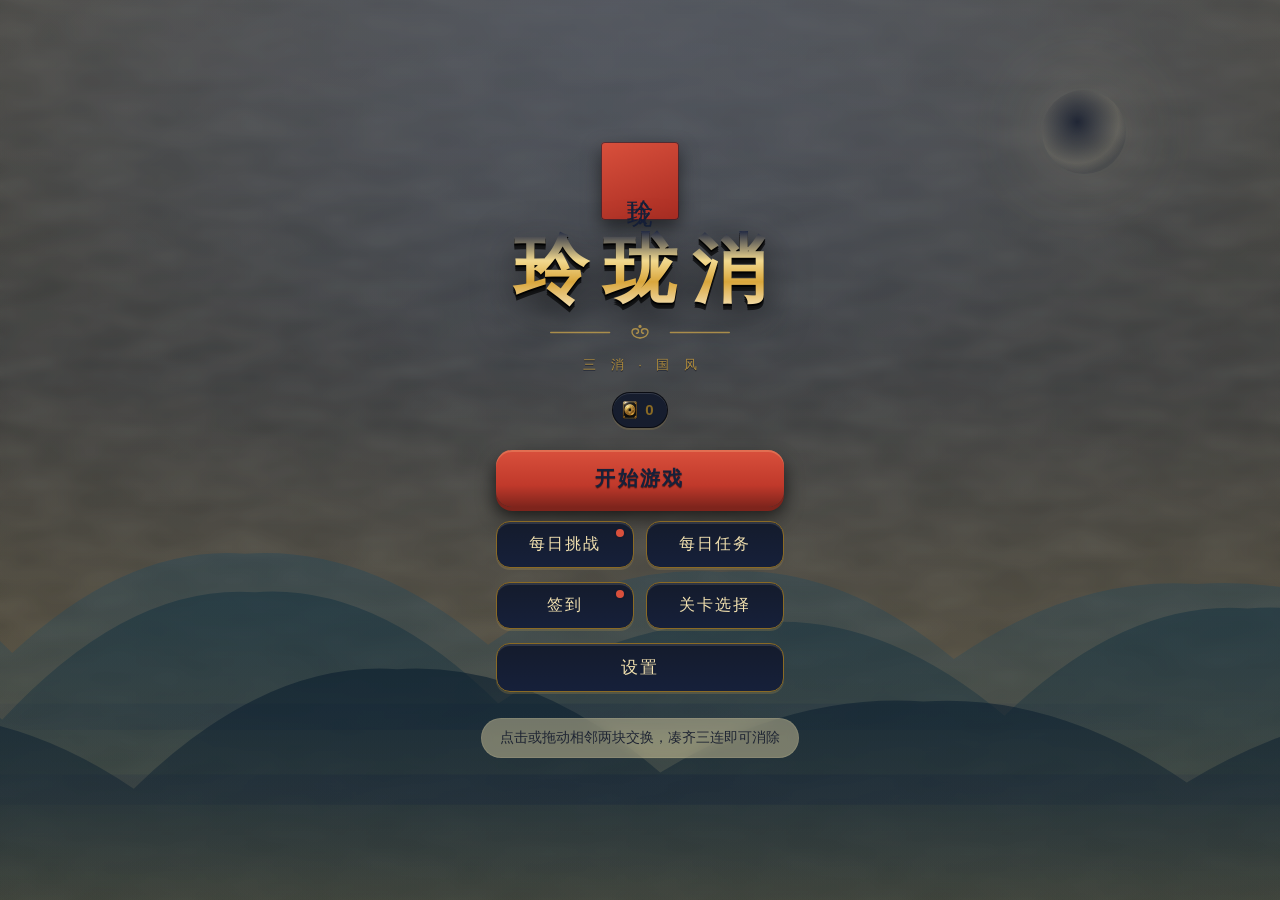
==== commit 73500740: "feat(art): 换肤「玄漆描金」—— 方块/技能/UI 换成 AI 生成的写实材质，整体转深色 素材（AI 生成 + 切图） - 6 方块、3 特殊块、4 技能图标、12 个 UI 小图标（星/" ====
--- a/index.html
+++ b/index.html
@@ -16,11 +16,11 @@
   <aside id="hud" class="hidden">
     <div class="hud-top">
       <button id="btnPause" class="icon-btn" type="button" data-i18n-title="pause" aria-label="暂停">
-        <img src="assets/img/ui_pause.svg" alt="">
+        <img src="assets/img/ui_pause.png" alt="">
       </button>
       <div class="lv-name" id="hudLevelName"></div>
       <button id="btnSound" class="icon-btn" type="button" aria-label="音效">
-        <img id="btnSoundIcon" src="assets/img/ui_sound.svg" alt="">
+        <img id="btnSoundIcon" src="assets/img/ui_sound.png" alt="">
       </button>
     </div>
     <div class="hud-card" id="hudObjCard">
@@ -95,7 +95,7 @@
       <img class="cloud-rule" src="assets/img/ui_cloud.svg" alt="">
       <div class="sub" data-i18n="subtitle">三 消 · 国 风</div>
       <div class="coin-pill" id="titleCoins">
-        <img src="assets/img/ui_coin.svg" alt="">
+        <img src="assets/img/ui_coin.png" alt="">
         <b>0</b>
       </div>
       <div class="btn-col">
@@ -129,11 +129,11 @@
       <div class="roller top"></div>
       <div class="map-head">
         <button id="btnMapBack" class="icon-btn" type="button" data-i18n-title="back" aria-label="返回">
-          <img src="assets/img/ui_back.svg" alt="">
+          <img src="assets/img/ui_back.png" alt="">
         </button>
         <h2 data-i18n="selectLevel">选择关卡</h2>
         <div class="coin-pill" id="mapCoins">
-          <img src="assets/img/ui_coin.svg" alt="">
+          <img src="assets/img/ui_coin.png" alt="">
           <b>0</b>
         </div>
         <div class="star-total" id="mapStars"></div>
@@ -212,9 +212,9 @@
     <div class="panel result-panel">
       <div class="res-badge hidden" id="resBadge">新纪录！</div>
       <div id="resStars" class="res-stars">
-        <img class="res-star" src="assets/img/ui_star.svg" alt="">
-        <img class="res-star" src="assets/img/ui_star.svg" alt="">
-        <img class="res-star" src="assets/img/ui_star.svg" alt="">
+        <img class="res-star" src="assets/img/ui_star.png" alt="">
+        <img class="res-star" src="assets/img/ui_star.png" alt="">
+        <img class="res-star" src="assets/img/ui_star.png" alt="">
       </div>
       <h2 id="resTitle">过关！</h2>
       <div id="resTip" class="res-tip"></div>
@@ -281,6 +281,7 @@
       <img class="cloud-rule" src="assets/img/ui_cloud.svg" alt="">
       <div class="quest-rows" id="questRows"></div>
       <div class="quest-bonus" id="questBonus"></div>
+      <div class="claim-note hidden" id="questNote"></div>
       <div class="btn-col">
         <button id="btnQuestAll" class="primary hidden">一键领取</button>
         <button id="btnQuestsClose" class="ghost" data-i18n="close">关闭</button>
@@ -373,6 +374,7 @@
 <script src="js/special.js"></script>
 <script src="js/resolver.js"></script>
 <script src="js/skills.js"></script>
+<script src="js/hint.js"></script>
 <script src="js/skilldemo.js"></script>
 <script src="js/levels.js"></script>
 <script src="js/daily.js"></script>
--- a/css/base.css
+++ b/css/base.css
@@ -1,32 +1,32 @@
 /* 玲珑消 · base.css — 设计令牌（字体 / 色板 / 阴影）、重置、整体布局 */
 
 :root {
-  /* ---- 纸（60%） ---- */
-  --paper: #F2E6CF;
-  --paper-hi: #FBF6EA;
-  --paper-lo: #E8D9BC;
-  --card: #FDF8EC;
+  /* ---- 漆（60%）---- */
+  --paper: #0B1120;
+  --paper-hi: #16203A;
+  --paper-lo: #070B14;
+  --card: #141B2C;
 
-  /* ---- 墨与线脚（30%） ---- */
-  --ink: #2B2620;
-  --ink-soft: #6B5B45;
-  --ink-faint: rgba(43, 38, 32, 0.42);
-  --line: #C8B08A;
-  --line-soft: rgba(122, 92, 52, 0.16);
-  --wood: #6B4B2A;
-  --wood-hi: #8A6236;
-  --wood-lo: #4A3320;
+  /* ---- 描金与线脚（30%）---- */
+  --ink: #F0DFAE;
+  --ink-soft: #C9A44C;
+  --ink-faint: rgba(240, 223, 174, 0.42);
+  --line: #8A6A24;
+  --line-soft: rgba(201,164,76,0.230);
+  --wood: #2A2016;
+  --wood-hi: #3E2F1E;
+  --wood-lo: #16110A;
 
-  /* ---- 强调（10%） ---- */
-  --cinnabar: #B8342C;
-  --cinnabar-hi: #D9483C;
-  --cinnabar-lo: #8E231D;
-  --gold: #C9A227;
-  --gold-hi: #E8C86A;
-  --gold-lo: #8A5F18;
-  --jade: #4E7C4A;
-  --jade-hi: #6E9C6A;
-  --indigo: #2E4E7E;
+  /* ---- 强调（10%）---- */
+  --cinnabar: #C0392B;
+  --cinnabar-hi: #D9503C;
+  --cinnabar-lo: #7E241C;
+  --gold: #C9A44C;
+  --gold-hi: #E8C877;
+  --gold-lo: #8A6A24;
+  --jade: #3E7C68;
+  --jade-hi: #5AA07C;
+  --indigo: #3A5E96;
 
   /* ---- 字体三栈：正文用黑体、大字用楷体、数字用拉丁字体优先 ---- */
   --font-ui: "PingFang SC", "HarmonyOS Sans SC", "Microsoft YaHei UI", "Microsoft YaHei",
@@ -35,11 +35,11 @@
   --font-num: "Bahnschrift SemiBold", "DIN Alternate", "Avenir Next Condensed",
               "Segoe UI Variable Display", "Segoe UI", "PingFang SC", "Microsoft YaHei", sans-serif;
 
-  /* ---- 立体感：硬边下压 + 柔和环境影 + 内高光 三层 ---- */
-  --sh-btn: 0 4px 0 var(--cinnabar-lo), 0 10px 18px rgba(120, 40, 24, 0.28), inset 0 2px 0 rgba(255, 255, 255, 0.38);
-  --sh-btn-press: 0 1px 0 var(--cinnabar-lo), 0 4px 8px rgba(120, 40, 24, 0.24), inset 0 2px 0 rgba(255, 255, 255, 0.28);
-  --sh-card: 0 2px 0 rgba(122, 92, 52, 0.16), inset 0 2px 0 rgba(255, 255, 255, 0.85);
-  --sh-panel: 0 24px 60px rgba(60, 40, 12, 0.34), inset 0 1px 0 rgba(255, 255, 255, 0.7);
+  /* ---- 立体感：硬边下压 + 柔和环境影 + 内高光 三层（深底上影子要更黑、内高光要更暖）---- */
+  --sh-btn: 0 4px 0 var(--cinnabar-lo), 0 10px 18px rgba(0,0,0,0.660), inset 0 2px 0 rgba(255, 220, 160, 0.22);
+  --sh-btn-press: 0 1px 0 var(--cinnabar-lo), 0 4px 8px rgba(0,0,0,0.600), inset 0 2px 0 rgba(255, 220, 160, 0.16);
+  --sh-card: 0 2px 0 rgba(0,0,0,0.540), inset 0 2px 0 rgba(255, 225, 170, 0.10);
+  --sh-panel: 0 24px 60px rgba(0,0,0,0.792), inset 0 1px 0 rgba(255, 225, 170, 0.12);
 }
 
 * { box-sizing: border-box; -webkit-tap-highlight-color: transparent; }
@@ -54,9 +54,9 @@
   font: 400 15px/1.7 var(--font-ui);
   letter-spacing: 0;
   color: var(--ink);
-  background-color: #efe2c6;
+  background-color: #05070D;
   background-image:
-    radial-gradient(1200px 700px at 50% -10%, rgba(255, 252, 240, 0.85), rgba(255, 252, 240, 0) 70%),
+    radial-gradient(1200px 700px at 50% -10%, rgba(44, 60, 98, 0.85), rgba(44, 60, 98, 0) 70%),
     url("../assets/img/bg_paper.svg");
   background-size: auto, 420px 420px;
   overflow: hidden;
--- a/css/ui.css
+++ b/css/ui.css
@@ -14,9 +14,9 @@
   gap: 8px 12px;
   align-items: center;
   padding: 10px 12px 12px;
-  background: linear-gradient(180deg, rgba(251, 246, 234, 0.96), rgba(243, 232, 209, 0.90));
+  background: linear-gradient(180deg, rgba(21,28,46,0.960), rgba(21,28,46,0.900));
   border-bottom: 1px solid var(--line-soft);
-  box-shadow: 0 4px 14px rgba(90, 64, 30, 0.10);
+  box-shadow: 0 4px 14px rgba(201,164,76,0.115);
 }
 
 .hud-top {
@@ -36,11 +36,11 @@
   white-space: nowrap;
   overflow: hidden;
   text-overflow: ellipsis;
-  text-shadow: 0 1px 0 rgba(255, 255, 255, 0.75);
+  text-shadow: 0 1px 0 rgba(255,255,255,0.105);
 }
 
 .hud-card {
-  background: linear-gradient(180deg, #FFFDF6, var(--paper-hi));
+  background: linear-gradient(180deg, #141B2C, var(--paper-hi));
   border: 1px solid var(--line);
   border-radius: 14px;
   box-shadow: var(--sh-card);
@@ -69,7 +69,7 @@
   flex: 0 0 auto;
   display: grid;
   place-items: center;
-  filter: drop-shadow(0 1px 1px rgba(90, 60, 20, 0.25));
+  filter: drop-shadow(0 1px 1px rgba(201,164,76,0.287));
 }
 
 .obj-icon img { width: 100%; height: 100%; object-fit: contain; }
@@ -88,8 +88,8 @@
   margin-top: 4px;
   height: 6px;
   border-radius: 999px;
-  background: rgba(122, 92, 52, 0.18);
-  box-shadow: inset 0 1px 1px rgba(90, 60, 20, 0.18);
+  background: rgba(201,164,76,0.207);
+  box-shadow: inset 0 1px 1px rgba(201,164,76,0.207);
   overflow: hidden;
 }
 
@@ -99,7 +99,7 @@
   width: 0;
   border-radius: 999px;
   background: linear-gradient(90deg, var(--gold-hi), var(--gold));
-  box-shadow: 0 0 6px rgba(201, 162, 39, 0.5);
+  box-shadow: 0 0 6px rgba(0,0,0,0.600);
   transition: width 0.32s ease-out;
 }
 
@@ -114,10 +114,10 @@
   font-weight: 800;
   line-height: 1;
   color: var(--cinnabar);
-  text-shadow: 0 1px 0 rgba(255, 255, 255, 0.7);
-}
-
-.stat .v.score { color: #8A5A22; font-size: 27px; }
+  text-shadow: 0 1px 0 rgba(255,255,255,0.098);
+}
+
+.stat .v.score { color: #8A6A24; font-size: 27px; }
 
 .stat .k {
   font-size: 11px;
@@ -148,7 +148,7 @@
   color: var(--ink-soft);
   padding: 1px 6px;
   border-radius: 6px;
-  background: rgba(122, 92, 52, 0.10);
+  background: rgba(201,164,76,0.115);
   border: 1px solid var(--line-soft);
 }
 
@@ -164,7 +164,7 @@
     padding: 16px 14px;
     border-bottom: none;
     border-right: 1px solid var(--line-soft);
-    box-shadow: 4px 0 16px rgba(90, 64, 30, 0.08);
+    box-shadow: 4px 0 16px rgba(201,164,76,0.092);
   }
   .hud-card { padding: 12px 14px; }
   .stats-card { gap: 12px; }
@@ -182,8 +182,8 @@
   flex: 0 0 auto;
   border-radius: 12px;
   border: 1.5px solid var(--line);
-  background: linear-gradient(180deg, #FFFDF6, var(--paper-hi));
-  box-shadow: 0 2px 0 rgba(122, 92, 52, 0.20), inset 0 2px 0 rgba(255, 255, 255, 0.8);
+  background: linear-gradient(180deg, #141B2C, var(--paper-hi));
+  box-shadow: 0 2px 0 rgba(201,164,76,0.230), inset 0 2px 0 rgba(255,255,255,0.112);
   display: grid;
   place-items: center;
   transition: transform 0.1s ease, box-shadow 0.1s ease;
@@ -191,7 +191,7 @@
 
 .icon-btn img { width: 22px; height: 22px; }
 .icon-btn:hover { filter: brightness(1.03); }
-.icon-btn:active { transform: translateY(2px); box-shadow: 0 0 0 rgba(122, 92, 52, 0.2); }
+.icon-btn:active { transform: translateY(2px); box-shadow: 0 0 0 rgba(201,164,76,0.230); }
 
 .panel .primary, .panel .ghost, .panel .danger,
 .btn-col .primary, .btn-col .ghost, .btn-col .danger {
@@ -206,10 +206,10 @@
   border-radius: 16px;
   font-size: 20px;
   font-weight: 700;
-  color: #FFF8EC;
+  color: #16203A;
   background: linear-gradient(180deg, var(--cinnabar-hi), var(--cinnabar) 62%, var(--cinnabar-lo));
   box-shadow: var(--sh-btn);
-  text-shadow: 0 1px 1px rgba(90, 20, 12, 0.45);
+  text-shadow: 0 1px 1px rgba(0,0,0,0.540);
 }
 
 .primary:hover { filter: brightness(1.04); }
@@ -223,15 +223,15 @@
   font-weight: 500;
   color: var(--ink);
   border: 1.5px solid var(--line);
-  background: linear-gradient(180deg, #FFFDF6, var(--paper-hi));
-  box-shadow: 0 2px 0 rgba(122, 92, 52, 0.18), inset 0 2px 0 rgba(255, 255, 255, 0.8);
+  background: linear-gradient(180deg, #141B2C, var(--paper-hi));
+  box-shadow: 0 2px 0 rgba(201,164,76,0.207), inset 0 2px 0 rgba(255,255,255,0.112);
 }
 
 .ghost:hover { filter: brightness(1.03); }
 .ghost:active { transform: translateY(2px); box-shadow: none; }
 
-.danger { color: var(--cinnabar); border-color: rgba(184, 52, 44, 0.45); }
-.danger:hover { background: rgba(184, 52, 44, 0.06); }
+.danger { color: var(--cinnabar); border-color: rgba(192,57,43,0.450); }
+.danger:hover { background: rgba(192,57,43,0.060); }
 
 .toggle {
   min-width: 84px;
@@ -239,8 +239,8 @@
   padding: 8px 16px;
   border-radius: 12px;
   border: 1.5px solid var(--line);
-  background: linear-gradient(180deg, #FFFDF6, var(--paper-hi));
-  box-shadow: 0 2px 0 rgba(122, 92, 52, 0.18);
+  background: linear-gradient(180deg, #141B2C, var(--paper-hi));
+  box-shadow: 0 2px 0 rgba(201,164,76,0.207);
   font-size: 16px;
   color: var(--ink);
 }
@@ -261,7 +261,8 @@
   align-items: center;
   justify-content: center;
   padding: 20px;
-  background: radial-gradient(circle at 50% 42%, rgba(30, 22, 12, 0.34), rgba(24, 16, 8, 0.56));
+  /* 遮罩：浅色蒙版在深底上会把背景"提亮"，弹窗看着像米白纸；深底要压暗 */
+  background: radial-gradient(circle at 50% 42%, rgba(6,10,20,0.62), rgba(3,6,12,0.80));
   backdrop-filter: blur(3px);
   animation: fadeIn 0.26s ease-out;
 }
@@ -289,11 +290,11 @@
   background-image:
     url("../assets/img/ui_corner_tl.svg"), url("../assets/img/ui_corner_tr.svg"),
     url("../assets/img/ui_corner_bl.svg"), url("../assets/img/ui_corner_br.svg"),
-    linear-gradient(180deg, #FFFDF6, var(--paper-hi));
+    linear-gradient(180deg, #141B2C, var(--paper-hi));
   background-position: 14px 14px, calc(100% - 14px) 14px, 14px calc(100% - 14px), calc(100% - 14px) calc(100% - 14px);
   background-repeat: no-repeat;
   background-size: 22px 22px, 22px 22px, 22px 22px, 22px 22px, auto;
-  border: 1px solid rgba(122, 92, 52, 0.35);
+  border: 1px solid rgba(0,0,0,0.420);
   box-shadow: var(--sh-panel);
   display: flex;
   flex-direction: column;
@@ -305,7 +306,7 @@
   content: "";
   position: absolute;
   inset: 8px;
-  border: 1px solid rgba(201, 162, 39, 0.5);
+  border: 1px solid rgba(0,0,0,0.600);
   border-radius: 15px;
   pointer-events: none;
 }
@@ -318,7 +319,7 @@
   letter-spacing: 0.14em;
   text-indent: 0.14em;
   color: var(--ink);
-  text-shadow: 0 1px 0 rgba(255, 255, 255, 0.8);
+  text-shadow: 0 1px 0 rgba(255,255,255,0.112);
 }
 
 .panel.small { width: min(330px, 92vw); }
@@ -329,8 +330,8 @@
 /* 不做重度遮罩：让宣纸保持明亮，靠水墨远山与四角压暗来构图 */
 #title, #loading {
   background:
-    radial-gradient(140% 100% at 50% 34%, rgba(255, 253, 246, 0.28), rgba(70, 52, 26, 0.20) 78%),
-    linear-gradient(180deg, rgba(255, 251, 238, 0.08) 0%, rgba(255, 251, 238, 0) 42%, rgba(46, 34, 16, 0.20) 100%);
+    radial-gradient(140% 100% at 50% 34%, rgba(240,223,174,0.180), rgba(201,164,76,0.230) 78%),
+    linear-gradient(180deg, rgba(240,223,174,0.056) 0%, rgba(240,223,174,0.000) 42%, rgba(201,164,76,0.230) 100%);
 }
 
 /* 水墨远山（SVG 三层山脊 + 云雾带） */
@@ -355,8 +356,8 @@
   border-radius: 50%;
   pointer-events: none;
   opacity: 0.85;
-  background: radial-gradient(circle at 42% 38%, rgba(255, 251, 235, 0.95), rgba(255, 245, 212, 0.20) 58%, rgba(255, 245, 212, 0) 72%);
-  box-shadow: 0 0 70px 22px rgba(255, 244, 206, 0.16);
+  background: radial-gradient(circle at 42% 38%, rgba(21,28,46,0.950), rgba(240,223,174,0.140) 58%, rgba(240,223,174,0.000) 72%);
+  box-shadow: 0 0 70px 22px rgba(240,223,174,0.112);
 }
 
 .title-wrap {
@@ -377,20 +378,20 @@
   letter-spacing: 0.2em;
   text-indent: 0.2em;
   line-height: 1.1;
-  background: linear-gradient(180deg, #FFF7DE 0%, #F2D27A 38%, #D9A63C 64%, #F7E7AE 100%);
+  background: linear-gradient(180deg, #1B2440 0%, #F2D98F 38%, #D9A63C 64%, #F7E7C0 100%);
   -webkit-background-clip: text;
   background-clip: text;
   color: transparent;
-  filter: drop-shadow(0 2px 0 rgba(122, 82, 18, 0.95)) drop-shadow(0 4px 0 rgba(86, 56, 12, 0.6))
-          drop-shadow(0 12px 20px rgba(50, 32, 6, 0.45));
+  filter: drop-shadow(0 2px 0 rgba(0,0,0,0.900)) drop-shadow(0 4px 0 rgba(0,0,0,0.720))
+          drop-shadow(0 12px 20px rgba(0,0,0,0.540));
 }
 
 .title-wrap .sub {
   font-size: 13px;
   letter-spacing: 0.42em;
   text-indent: 0.42em;
-  color: #7A5A2E;
-  text-shadow: 0 1px 0 rgba(255, 252, 240, 0.85);
+  color: #B08C3C;
+  text-shadow: 0 1px 0 rgba(21,28,46,0.850);
 }
 
 .title-wrap .btn-col { width: min(288px, 76vw); gap: 14px; margin-top: 12px; }
@@ -400,10 +401,10 @@
   padding: 8px 18px;
   border-radius: 999px;
   font-size: 13.5px;
-  color: rgba(255, 246, 226, 0.9);
-  background: rgba(43, 32, 18, 0.42);
+  color: rgba(21,28,46,0.900);
+  background: rgba(240,223,174,0.420);
   backdrop-filter: blur(6px);
-  border: 1px solid rgba(255, 236, 200, 0.18);
+  border: 1px solid rgba(240,223,174,0.126);
 }
 
 /* 印章：方形、小圆角、内描金细线 */
@@ -413,8 +414,8 @@
   display: grid;
   place-items: center;
   border-radius: 4px;
-  background: linear-gradient(160deg, var(--cinnabar-hi), #96271F);
-  color: #FFF3E2;
+  background: linear-gradient(160deg, var(--cinnabar-hi), #A82C22);
+  color: #16203A;
   font-family: var(--font-title);
   font-size: 22px;
   letter-spacing: 0.06em;
@@ -422,7 +423,7 @@
   text-align: center;
   writing-mode: vertical-rl;
   text-orientation: upright;
-  box-shadow: 0 8px 18px rgba(120, 30, 20, 0.42), inset 0 0 0 1px rgba(255, 240, 220, 0.65);
+  box-shadow: 0 8px 18px rgba(0,0,0,0.504), inset 0 0 0 1px rgba(21,28,46,0.650);
 }
 
 .seal.big { width: 78px; height: 78px; font-size: 26px; }
@@ -435,8 +436,8 @@
   width: 82%;
   height: 8px;
   border-radius: 999px;
-  background: rgba(122, 92, 52, 0.18);
-  box-shadow: inset 0 1px 1px rgba(90, 60, 20, 0.2);
+  background: rgba(201,164,76,0.207);
+  box-shadow: inset 0 1px 1px rgba(201,164,76,0.230);
   overflow: hidden;
 }
 
@@ -475,7 +476,7 @@
   height: 26px;
   flex: 0 0 auto;
   background: linear-gradient(180deg, var(--wood-hi), var(--wood) 45%, var(--wood-lo));
-  box-shadow: 0 3px 10px rgba(40, 24, 8, 0.35);
+  box-shadow: 0 3px 10px rgba(240,223,174,0.350);
   position: relative;
 }
 
@@ -486,8 +487,8 @@
   width: 16px;
   height: 32px;
   border-radius: 8px;
-  background: linear-gradient(180deg, #9A7142, #5C3F22);
-  box-shadow: 0 2px 6px rgba(40, 24, 8, 0.4);
+  background: linear-gradient(180deg, #C9A44C, #5C4310);
+  box-shadow: 0 2px 6px rgba(240,223,174,0.400);
 }
 
 .roller::before { left: 10px; }
@@ -508,7 +509,7 @@
   letter-spacing: 0.16em;
   text-indent: 0.16em;
   color: var(--ink);
-  text-shadow: 0 1px 0 rgba(255, 255, 255, 0.8);
+  text-shadow: 0 1px 0 rgba(255,255,255,0.112);
 }
 
 .star-total {
@@ -517,8 +518,8 @@
   font-size: 16px;
   font-weight: 700;
   color: var(--gold-lo);
-  background: rgba(255, 253, 246, 0.9);
-  border: 1px solid rgba(201, 162, 39, 0.45);
+  background: rgba(21,28,46,0.900);
+  border: 1px solid rgba(0,0,0,0.540);
   border-radius: 999px;
   padding: 4px 14px;
   white-space: nowrap;
@@ -547,9 +548,9 @@
   padding: 12px 8px 10px;
   border-radius: 16px;
   background-color: var(--card);
-  background-image: linear-gradient(180deg, #FFFDF6, var(--card));
+  background-image: linear-gradient(180deg, #141B2C, var(--card));
   border: 1.5px solid var(--line);
-  box-shadow: 0 3px 0 rgba(122, 92, 52, 0.22), 0 8px 16px rgba(70, 46, 16, 0.14);
+  box-shadow: 0 3px 0 rgba(201,164,76,0.253), 0 8px 16px rgba(201,164,76,0.161);
   display: flex;
   flex-direction: column;
   align-items: center;
@@ -557,8 +558,8 @@
   transition: transform 0.14s ease, box-shadow 0.14s ease, filter 0.14s ease;
 }
 
-.lv-card:hover:not(.locked) { transform: translateY(-3px); box-shadow: 0 6px 0 rgba(122, 92, 52, 0.2), 0 14px 22px rgba(70, 46, 16, 0.2); }
-.lv-card:active:not(.locked) { transform: translateY(1px); box-shadow: 0 2px 0 rgba(122, 92, 52, 0.2); }
+.lv-card:hover:not(.locked) { transform: translateY(-3px); box-shadow: 0 6px 0 rgba(201,164,76,0.230), 0 14px 22px rgba(201,164,76,0.230); }
+.lv-card:active:not(.locked) { transform: translateY(1px); box-shadow: 0 2px 0 rgba(201,164,76,0.230); }
 
 .lv-no {
   font-family: var(--font-num);
@@ -566,7 +567,7 @@
   font-weight: 800;
   line-height: 1;
   color: var(--gold-lo);
-  text-shadow: 0 1px 0 rgba(255, 255, 255, 0.85);
+  text-shadow: 0 1px 0 rgba(255,255,255,0.119);
 }
 
 .lv-name {
@@ -598,11 +599,11 @@
 }
 .lv-card.locked .lv-no { color: var(--ink-faint); }
 
-.lv-card.done { border-color: rgba(201, 162, 39, 0.55); }
+.lv-card.done { border-color: rgba(0,0,0,0.660); }
 
 .lv-card.current {
   border: 2px solid var(--gold);
-  box-shadow: 0 0 0 2px var(--gold-hi), 0 10px 20px rgba(150, 110, 20, 0.28);
+  box-shadow: 0 0 0 2px var(--gold-hi), 0 10px 20px rgba(0,0,0,0.336);
   transform: scale(1.04);
   padding-top: 26px;              /* 给「继续」角标让位，避免压住关卡号 */
   animation: breathe 2.6s ease-in-out infinite;
@@ -617,9 +618,9 @@
   border-radius: 999px;
   font-size: 11px;
   letter-spacing: 0.1em;
-  color: #FFF8EC;
+  color: #16203A;
   background: linear-gradient(180deg, var(--cinnabar-hi), var(--cinnabar));
-  box-shadow: 0 2px 6px rgba(120, 30, 20, 0.4);
+  box-shadow: 0 2px 6px rgba(0,0,0,0.480);
   white-space: nowrap;
 }
 
@@ -633,7 +634,7 @@
   height: 8px;
   border-radius: 50%;
   background: var(--cinnabar-hi);
-  box-shadow: 0 0 0 2px rgba(255, 253, 246, 0.85);
+  box-shadow: 0 0 0 2px rgba(21,28,46,0.850);
 }
 
 .ghost { position: relative; }
@@ -661,7 +662,7 @@
   gap: 4px;
   padding: 8px;
   border-radius: 12px;
-  background: rgba(255, 253, 246, 0.72);
+  background: rgba(21,28,46,0.720);
   border: 1px solid var(--line-soft);
 }
 
@@ -680,7 +681,7 @@
   justify-content: center;
   gap: 2px;
   border-radius: 8px;
-  background: rgba(122, 92, 52, 0.06);
+  background: rgba(201,164,76,0.069);
   font-family: var(--font-num);
   font-size: 12px;
   font-weight: 700;
@@ -691,10 +692,10 @@
 .cal-cell.empty { background: none; }
 .cal-cell.future { opacity: 0.5; }
 .cal-cell.today { border-color: var(--gold); color: var(--ink); }
-.cal-cell.done { background: rgba(201, 162, 39, 0.18); color: var(--gold-lo); }
+.cal-cell.done { background: rgba(201,164,76,0.207); color: var(--gold-lo); }
 
 .cal-stars { display: flex; gap: 2px; }
-.cal-stars s { width: 3px; height: 3px; border-radius: 50%; background: rgba(122, 92, 52, 0.22); }
+.cal-stars s { width: 3px; height: 3px; border-radius: 50%; background: rgba(201,164,76,0.253); }
 .cal-stars s.on { background: var(--gold); }
 
 .daily-note, .streak-total, .claim-note {
@@ -720,7 +721,7 @@
   gap: 10px;
   padding: 8px 12px;
   border-radius: 10px;
-  background: rgba(255, 253, 246, 0.72);
+  background: rgba(21,28,46,0.720);
   border: 1px solid var(--line-soft);
   font-size: 14px;
   color: var(--ink-soft);
@@ -730,13 +731,13 @@
 .streak-row .s-reward { font-family: var(--font-num); font-weight: 700; color: var(--gold-lo); }
 .streak-row .s-state { font-size: 12px; color: var(--ink-faint); min-width: 3.4em; text-align: right; }
 
-.streak-row.done { background: rgba(201, 162, 39, 0.14); }
+.streak-row.done { background: rgba(201,164,76,0.161); }
 .streak-row.done .s-state { color: var(--jade); }
 
 .streak-row.today {
   border-color: var(--gold);
-  box-shadow: 0 0 0 2px rgba(232, 200, 106, 0.5);
-  background: #FFFDF6;
+  box-shadow: 0 0 0 2px rgba(0,0,0,0.600);
+  background: #141B2C;
   color: var(--ink);
 }
 
@@ -764,12 +765,12 @@
   letter-spacing: 0.08em;
   color: var(--ink-soft);
   border: 1.5px solid var(--line);
-  background: linear-gradient(180deg, #FFFDF6, var(--paper-hi));
-  box-shadow: 0 2px 0 rgba(122, 92, 52, 0.14);
+  background: linear-gradient(180deg, #141B2C, var(--paper-hi));
+  box-shadow: 0 2px 0 rgba(201,164,76,0.161);
 }
 
 .map-tabs button.on {
-  color: #FFF8EC;
+  color: #16203A;
   border-color: var(--cinnabar-lo);
   background: linear-gradient(180deg, var(--cinnabar-hi), var(--cinnabar));
   box-shadow: 0 2px 0 var(--cinnabar-lo);
@@ -783,9 +784,9 @@
   margin: 4px 18px 24px;
   padding: 20px;
   border-radius: 18px;
-  background: linear-gradient(180deg, #FFFDF6, var(--paper-hi));
+  background: linear-gradient(180deg, #141B2C, var(--paper-hi));
   border: 1.5px solid var(--line);
-  box-shadow: 0 4px 0 rgba(122, 92, 52, 0.16), 0 12px 22px rgba(70, 46, 16, 0.12);
+  box-shadow: 0 4px 0 rgba(201,164,76,0.184), 0 12px 22px rgba(201,164,76,0.138);
   display: flex;
   flex-direction: column;
   gap: 12px;
@@ -818,7 +819,7 @@
   gap: 12px;
   padding: 7px 12px;
   border-radius: 10px;
-  background: rgba(255, 253, 246, 0.85);
+  background: rgba(21,28,46,0.850);
   border: 1px solid var(--line-soft);
   font-size: 14px;
   color: var(--ink-soft);
@@ -839,9 +840,9 @@
   margin: 4px 18px 12px;
   padding: 12px;
   border-radius: 16px;
-  background: linear-gradient(180deg, #FFFDF6, var(--paper-hi));
+  background: linear-gradient(180deg, #141B2C, var(--paper-hi));
   border: 1.5px solid var(--line);
-  box-shadow: 0 3px 0 rgba(122, 92, 52, 0.16);
+  box-shadow: 0 3px 0 rgba(201,164,76,0.184);
   text-align: center;
 }
 
@@ -862,9 +863,9 @@
   aspect-ratio: 320 / 200;
   border-radius: 10px;
   overflow: hidden;
-  background: linear-gradient(180deg, #FBF3E0, #F1E4C8);
+  background: linear-gradient(180deg, #141B2C, #182238);
   border: 1px solid var(--line-soft);
-  box-shadow: inset 0 1px 3px rgba(90, 60, 20, 0.12);
+  box-shadow: inset 0 1px 3px rgba(201,164,76,0.138);
 }
 
 .scroll-art img {
@@ -905,15 +906,15 @@
   gap: 10px;
   padding: 10px 12px;
   border-radius: 12px;
-  background: rgba(255, 253, 246, 0.72);
+  background: rgba(21,28,46,0.720);
   border: 1px solid var(--line-soft);
   opacity: 0.62;
 }
 
 .ach-row.on {
   opacity: 1;
-  border-color: rgba(201, 162, 39, 0.5);
-  background: rgba(201, 162, 39, 0.10);
+  border-color: rgba(0,0,0,0.600);
+  background: rgba(201,164,76,0.115);
 }
 
 .ach-icon { width: 30px; height: 30px; flex: 0 0 auto; filter: grayscale(1) opacity(0.5); }
@@ -960,8 +961,8 @@
   padding: 6px 12px 6px 8px;
   border-radius: 12px;
   border: 1.5px solid var(--line);
-  background: linear-gradient(180deg, #FFFDF6, var(--paper-hi));
-  box-shadow: 0 2px 0 rgba(122, 92, 52, 0.16);
+  background: linear-gradient(180deg, #141B2C, var(--paper-hi));
+  box-shadow: 0 2px 0 rgba(201,164,76,0.184);
   font-size: 13px;
   color: var(--ink-soft);
   transition: transform 0.1s ease, box-shadow 0.12s ease, border-color 0.12s ease;
@@ -979,8 +980,8 @@
 
 .boost-slot.armed {
   border-color: var(--gold);
-  background: linear-gradient(180deg, #FFF8E2, #FBEBC0);
-  box-shadow: 0 0 0 2px rgba(232, 200, 106, 0.55), 0 2px 0 rgba(122, 92, 52, 0.16);
+  background: linear-gradient(180deg, #16203A, #1C2740);
+  box-shadow: 0 0 0 2px rgba(0,0,0,0.660), 0 2px 0 rgba(201,164,76,0.184);
   color: var(--ink);
 }
 
@@ -999,11 +1000,11 @@
 .quest-row {
   padding: 10px 12px;
   border-radius: 12px;
-  background: rgba(255, 253, 246, 0.78);
+  background: rgba(21,28,46,0.780);
   border: 1px solid var(--line-soft);
 }
 
-.quest-row.done { border-color: rgba(201, 162, 39, 0.55); background: rgba(201, 162, 39, 0.10); }
+.quest-row.done { border-color: rgba(0,0,0,0.660); background: rgba(201,164,76,0.115); }
 .quest-row.claimed { opacity: 0.68; }
 
 .q-head { display: flex; align-items: baseline; justify-content: space-between; gap: 8px; }
@@ -1020,8 +1021,8 @@
   margin: 6px 0 5px;
   height: 6px;
   border-radius: 999px;
-  background: rgba(122, 92, 52, 0.16);
-  box-shadow: inset 0 1px 1px rgba(90, 60, 20, 0.16);
+  background: rgba(201,164,76,0.184);
+  box-shadow: inset 0 1px 1px rgba(201,164,76,0.184);
   overflow: hidden;
 }
 
@@ -1045,14 +1046,14 @@
   border-radius: 999px;
   font-size: 13px;
   border: 1.5px solid var(--line);
-  background: linear-gradient(180deg, #FFFDF6, var(--paper-hi));
-  box-shadow: 0 2px 0 rgba(122, 92, 52, 0.16);
+  background: linear-gradient(180deg, #141B2C, var(--paper-hi));
+  box-shadow: 0 2px 0 rgba(201,164,76,0.184);
   color: var(--ink);
 }
 
 .q-claim {
-  border-color: rgba(184, 52, 44, 0.5);
-  color: #FFF8EC;
+  border-color: rgba(192,57,43,0.500);
+  color: #16203A;
   background: linear-gradient(180deg, var(--cinnabar-hi), var(--cinnabar));
   box-shadow: 0 2px 0 var(--cinnabar-lo);
 }
@@ -1076,9 +1077,9 @@
   gap: 6px;
   padding: 4px 13px 4px 8px;
   border-radius: 999px;
-  background: rgba(255, 253, 246, 0.94);
-  border: 1px solid rgba(201, 162, 39, 0.5);
-  box-shadow: 0 2px 0 rgba(122, 92, 52, 0.16), inset 0 1px 0 rgba(255, 255, 255, 0.85);
+  background: rgba(21,28,46,0.940);
+  border: 1px solid rgba(0,0,0,0.600);
+  box-shadow: 0 2px 0 rgba(201,164,76,0.184), inset 0 1px 0 rgba(255,255,255,0.119);
   font-family: var(--font-num);
   font-size: 15px;
   font-weight: 700;
@@ -1104,8 +1105,8 @@
 .revive-cost {
   padding: 6px 16px;
   border-radius: 999px;
-  background: rgba(255, 253, 246, 0.9);
-  border: 1px solid rgba(201, 162, 39, 0.45);
+  background: rgba(21,28,46,0.900);
+  border: 1px solid rgba(0,0,0,0.540);
   font-family: var(--font-num);
   font-size: 15px;
   font-weight: 700;
@@ -1122,7 +1123,7 @@
 
 .primary.disabled, .primary:disabled {
   filter: grayscale(0.45) brightness(0.96);
-  box-shadow: 0 2px 0 rgba(90, 30, 20, 0.35);
+  box-shadow: 0 2px 0 rgba(0,0,0,0.420);
   cursor: not-allowed;
 }
 
@@ -1151,10 +1152,10 @@
   border-radius: 999px;
   font-size: 13px;
   letter-spacing: 0.08em;
-  color: #4A3208;
-  background: linear-gradient(180deg, #FBEAAD, #E0B94C);
-  border: 1px solid rgba(138, 95, 24, 0.5);
-  box-shadow: 0 4px 12px rgba(150, 110, 20, 0.35);
+  color: #5C4310;
+  background: linear-gradient(180deg, #FBEAAD, #E0C46A);
+  border: 1px solid rgba(0,0,0,0.600);
+  box-shadow: 0 4px 12px rgba(0,0,0,0.420);
   animation: popIn 0.4s ease-out;
 }
 
@@ -1166,9 +1167,9 @@
   align-items: baseline;
   padding: 8px 14px;
   border-radius: 12px;
-  background: rgba(255, 253, 246, 0.9);
+  background: rgba(21,28,46,0.900);
   border: 1px solid var(--line-soft);
-  box-shadow: inset 0 1px 0 rgba(255, 255, 255, 0.8);
+  box-shadow: inset 0 1px 0 rgba(255,255,255,0.112);
   font-size: 14px;
   color: var(--ink-soft);
 }
@@ -1179,7 +1180,7 @@
   font-weight: 800;
   line-height: 1.05;
   color: var(--cinnabar);
-  text-shadow: 0 1px 0 rgba(255, 255, 255, 0.7);
+  text-shadow: 0 1px 0 rgba(255,255,255,0.098);
 }
 
 .res-row.small b { font-size: 16px; font-weight: 700; color: var(--ink-soft); text-shadow: none; }
@@ -1242,17 +1243,17 @@
   font-size: clamp(19px, 4.6vw, 26px);
   font-weight: 700;
   letter-spacing: 0.1em;
-  color: #5C3A12;
-  background: rgba(255, 250, 236, 0.86);
-  border: 1px solid rgba(201, 162, 39, 0.5);
-  box-shadow: 0 6px 16px rgba(70, 44, 12, 0.22);
+  color: #5C4310;
+  background: rgba(21,28,46,0.860);
+  border: 1px solid rgba(0,0,0,0.600);
+  box-shadow: 0 6px 16px rgba(201,164,76,0.253);
 }
 
 .banner-sub {
   margin-top: 6px;
   font-size: 13px;
-  color: #6B4B2A;
-  text-shadow: 0 1px 0 rgba(255, 252, 240, 0.9);
+  color: #2A2016;
+  text-shadow: 0 1px 0 rgba(21,28,46,0.900);
 }
 
 /* ================= 局内技能（灵力） ================= */
@@ -1268,9 +1269,9 @@
   gap: 10px;
   padding: 8px 12px;
   border-radius: 18px;
-  background: linear-gradient(180deg, rgba(255, 252, 240, 0.94), rgba(246, 236, 214, 0.94));
+  background: linear-gradient(180deg, rgba(21,28,46,0.940), rgba(21,28,46,0.940));
   border: 1.5px solid var(--line);
-  box-shadow: 0 6px 16px rgba(70, 44, 12, 0.2), inset 0 2px 0 rgba(255, 255, 255, 0.8);
+  box-shadow: 0 6px 16px rgba(201,164,76,0.230), inset 0 2px 0 rgba(255,255,255,0.112);
   max-width: calc(100% - 16px);
 }
 
@@ -1281,9 +1282,9 @@
   position: relative;
   height: 10px;
   border-radius: 999px;
-  background: rgba(122, 92, 52, 0.18);
+  background: rgba(201,164,76,0.207);
   overflow: hidden;
-  box-shadow: inset 0 1px 2px rgba(80, 56, 20, 0.25);
+  box-shadow: inset 0 1px 2px rgba(201,164,76,0.287);
 }
 
 .qi-bar > i {
@@ -1340,8 +1341,8 @@
   height: 46px;
   border-radius: 14px;
   border: 1.5px solid var(--line);
-  background: linear-gradient(180deg, #FFFDF6, var(--paper-hi));
-  box-shadow: 0 2px 0 rgba(122, 92, 52, 0.16);
+  background: linear-gradient(180deg, #141B2C, var(--paper-hi));
+  box-shadow: 0 2px 0 rgba(201,164,76,0.184);
   display: flex;
   align-items: center;
   justify-content: center;
@@ -1356,7 +1357,7 @@
   bottom: -3px;
   padding: 0 5px;
   border-radius: 999px;
-  background: rgba(255, 252, 240, 0.95);
+  background: rgba(21,28,46,0.950);
   border: 1px solid var(--line);
   font-family: var(--font-num);
   font-size: 10px;
@@ -1374,20 +1375,20 @@
 /* 攒得起 + 现在就能放：金色描边，给「该出手了」的暗示 */
 .skill-slot.ready {
   border-color: var(--gold);
-  box-shadow: 0 0 0 2px rgba(232, 200, 106, 0.5), 0 2px 0 rgba(122, 92, 52, 0.16);
+  box-shadow: 0 0 0 2px rgba(0,0,0,0.600), 0 2px 0 rgba(201,164,76,0.184);
 }
 
 /* 瞄准中：朱砂描边 + 呼吸；这是最强的状态提示 */
 .skill-slot.armed {
   border-color: var(--cinnabar);
-  background: linear-gradient(180deg, #FFF3EC, #F9DED4);
-  box-shadow: 0 0 0 2px rgba(217, 72, 60, 0.45), 0 2px 0 rgba(122, 92, 52, 0.16);
+  background: linear-gradient(180deg, #16203A, #2A1C24);
+  box-shadow: 0 0 0 2px rgba(192,57,43,0.450), 0 2px 0 rgba(201,164,76,0.184);
   animation: skillArmed 1.1s ease-in-out infinite;
 }
 
 @keyframes skillArmed {
-  0%, 100% { box-shadow: 0 0 0 2px rgba(217, 72, 60, 0.35), 0 2px 0 rgba(122, 92, 52, 0.16); }
-  50% { box-shadow: 0 0 0 5px rgba(217, 72, 60, 0.18), 0 2px 0 rgba(122, 92, 52, 0.16); }
+  0%, 100% { box-shadow: 0 0 0 2px rgba(192,57,43,0.350), 0 2px 0 rgba(201,164,76,0.184); }
+  50% { box-shadow: 0 0 0 5px rgba(192,57,43,0.180), 0 2px 0 rgba(201,164,76,0.184); }
 }
 
 .skill-note {
@@ -1397,8 +1398,8 @@
   transform: translateX(-50%);
   padding: 3px 12px;
   border-radius: 999px;
-  background: rgba(43, 38, 32, 0.82);
-  color: #FFF6E2;
+  background: rgba(240,223,174,0.820);
+  color: #16203A;
   font-size: 12px;
   white-space: nowrap;
   pointer-events: none;
@@ -1414,21 +1415,30 @@
   gap: 8px;
   padding: 8px 10px;
   border-radius: 16px;
-  background: linear-gradient(180deg, rgba(255, 252, 240, 0.97), rgba(246, 236, 214, 0.97));
+  background: linear-gradient(180deg, rgba(21,28,46,0.960), rgba(21,28,46,0.960));
   border: 1.5px solid var(--gold);
-  box-shadow: 0 8px 20px rgba(70, 44, 12, 0.24);
-}
-
+  box-shadow: 0 8px 20px rgba(201,164,76,0.276);
+}
+
+/* 选色候选：装的是块图标本身，不是纯色圆点。
+ * 玩家认的是「莲花 / 铜钱」，不是「粉色 / 黄色」——图标自带轮廓，也照顾色觉障碍。 */
 .color-dot {
-  width: 32px;
-  height: 32px;
-  border-radius: 50%;
-  border: 2px solid rgba(255, 255, 255, 0.85);
-  box-shadow: 0 2px 5px rgba(70, 44, 12, 0.28);
-  transition: transform 0.1s ease;
-}
-
+  width: 40px;
+  height: 40px;
+  padding: 0;
+  border-radius: 12px;
+  background: none;
+  border: 2px solid transparent;
+  display: flex;
+  align-items: center;
+  justify-content: center;
+  transition: transform 0.1s ease, border-color 0.12s ease, box-shadow 0.12s ease;
+}
+
+.color-dot img { width: 100%; height: 100%; display: block; }
+.color-dot:hover { border-color: var(--gold); }
 .color-dot:active { transform: scale(0.9); }
+.color-dot:focus-visible { border-color: var(--gold); box-shadow: 0 0 0 3px rgba(0,0,0,0.480); }
 
 /* 窄屏：按钮收小一号，别把棋盘挤没了 */
 @media (max-width: 460px) {
@@ -1436,6 +1446,7 @@
   .skill-slot { width: 40px; height: 40px; border-radius: 12px; }
   .skill-slot img { width: 23px; height: 23px; }
   .qi-wrap { min-width: 64px; }
+  .color-dot { width: 34px; height: 34px; border-radius: 10px; }
 }
 
 /* 矮屏（横屏小手机）：技能栏收成一行小按钮，把高度还给棋盘 */
@@ -1448,7 +1459,7 @@
   .qi-bar { height: 8px; }
   .qi-num { font-size: 10px; }
   .qi-num b { font-size: 12px; }
-  .color-dot { width: 26px; height: 26px; }
+  .color-dot { width: 30px; height: 30px; border-radius: 9px; }
 }
 
 /* ================= 技能说明（长按 / 悬停说明卡 + 首次教学） ================= */
@@ -1462,9 +1473,9 @@
   max-width: min(280px, calc(100vw - 32px));
   padding: 9px 13px 10px;
   border-radius: 14px;
-  background: linear-gradient(180deg, rgba(255, 252, 240, 0.98), rgba(246, 236, 214, 0.98));
+  background: linear-gradient(180deg, rgba(21,28,46,0.960), rgba(21,28,46,0.960));
   border: 1.5px solid var(--gold);
-  box-shadow: 0 10px 24px rgba(70, 44, 12, 0.26), inset 0 2px 0 rgba(255, 255, 255, 0.8);
+  box-shadow: 0 10px 24px rgba(201,164,76,0.299), inset 0 2px 0 rgba(255,255,255,0.112);
   pointer-events: none;
   z-index: 2;
 }
@@ -1546,9 +1557,9 @@
   max-height: 152px;
   border-radius: 13px;
   background:
-    linear-gradient(180deg, rgba(255, 253, 246, 0.96), rgba(240, 229, 206, 0.96));
+    linear-gradient(180deg, rgba(21,28,46,0.960), rgba(21,28,46,0.960));
   border: 1.5px solid var(--line);
-  box-shadow: inset 0 2px 6px rgba(122, 92, 52, 0.16);
+  box-shadow: inset 0 2px 6px rgba(201,164,76,0.184);
 }
 
 /* 演示时底下压一行小字，说明「现在演的是哪一招」 */
@@ -1574,9 +1585,9 @@
   gap: 10px;
   padding: 8px 11px;
   border-radius: 13px;
-  background: linear-gradient(180deg, #FFFDF6, var(--paper-hi));
+  background: linear-gradient(180deg, #141B2C, var(--paper-hi));
   border: 1.5px solid var(--line);
-  box-shadow: 0 2px 0 rgba(122, 92, 52, 0.12);
+  box-shadow: 0 2px 0 rgba(201,164,76,0.138);
   text-align: left;
   cursor: pointer;
   transition: border-color 0.12s ease, box-shadow 0.12s ease, transform 0.1s ease;
@@ -1587,8 +1598,8 @@
 /* 正在演示的那一条：金边，和演示窗口呼应 */
 .si-row.on {
   border-color: var(--gold);
-  background: linear-gradient(180deg, #FFF8E2, #FBEBC0);
-  box-shadow: 0 0 0 2px rgba(232, 200, 106, 0.5), 0 2px 0 rgba(122, 92, 52, 0.12);
+  background: linear-gradient(180deg, #16203A, #1C2740);
+  box-shadow: 0 0 0 2px rgba(0,0,0,0.600), 0 2px 0 rgba(201,164,76,0.138);
 }
 
 .si-row img { width: 28px; height: 28px; flex: 0 0 auto; margin-top: 1px; }
@@ -1641,5 +1652,5 @@
 
 /* 教学面板里的 sticky 按钮：内容滚到它下面时要遮住，所以补一层纸底 */
 .skill-intro-panel > .primary.wide {
-  box-shadow: 0 -14px 18px -8px rgba(251, 246, 234, 0.98), var(--sh-btn);
-}
+  box-shadow: 0 -14px 18px -8px rgba(21,28,46,0.960), var(--sh-btn);
+}
--- a/css/anim.css
+++ b/css/anim.css
@@ -48,8 +48,8 @@
 
 /* 当前关卡卡片：呼吸 */
 @keyframes breathe {
-  0%, 100% { transform: scale(1.04); box-shadow: 0 0 0 2px var(--gold-hi), 0 10px 20px rgba(150, 110, 20, 0.24); }
-  50% { transform: scale(1.055); box-shadow: 0 0 0 3px var(--gold-hi), 0 14px 26px rgba(150, 110, 20, 0.34); }
+  0%, 100% { transform: scale(1.04); box-shadow: 0 0 0 2px var(--gold-hi), 0 10px 20px rgba(201,164,76,0.276); }
+  50% { transform: scale(1.055); box-shadow: 0 0 0 3px var(--gold-hi), 0 14px 26px rgba(0,0,0,0.408); }
 }
 
 /* 印章：轻微呼吸（不做旋转，旋转会显得像 App 图标） */
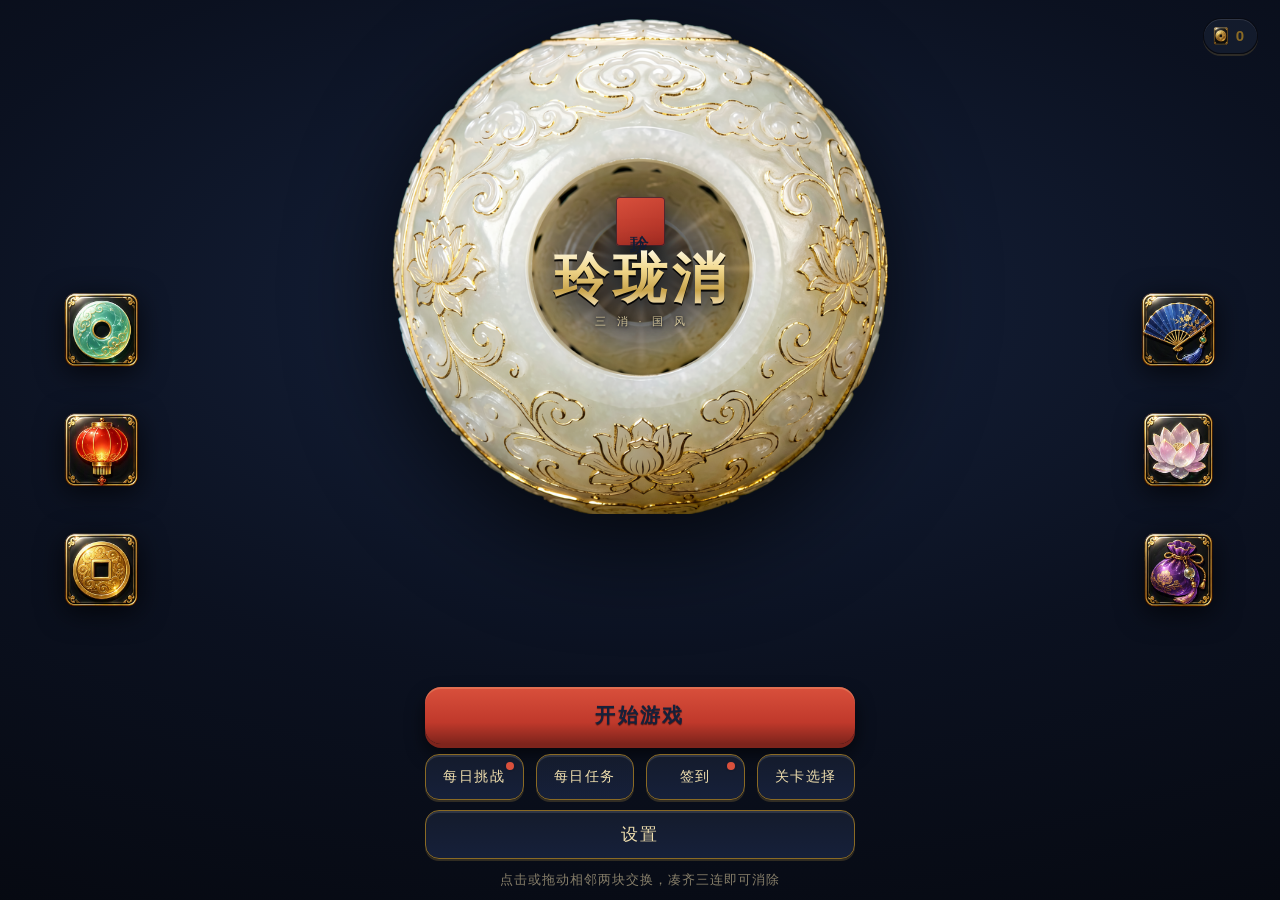
==== commit 3a66a66e: "feat(title): 首页换成「白玉描金玲珑球」—— 主视觉是游戏名字本身 原来的首页是"好看的国风背景 + 标题压上去"，换哪个游戏都能用，所以没辨识度。 换支点：**玲珑球**（鬼工球）就是名" ====
--- a/index.html
+++ b/index.html
@@ -79,6 +79,7 @@
 
   <!-- 加载 -->
   <div id="loading" class="overlay">
+    <img class="title-ball load-ball" src="assets/img/title_ball.png" alt="">
     <div class="panel load-panel">
       <div class="seal">玲珑</div>
       <h1 class="game-title" data-i18n="title">玲珑消</h1>
@@ -89,38 +90,43 @@
 
   <!-- 标题 -->
   <div id="title" class="overlay hidden">
-    <div class="title-wrap">
-      <div class="seal big">玲珑</div>
+    <img class="title-ball" src="assets/img/title_ball.png" alt="">
+    <img class="t-side tl1" src="assets/img/tile_jade.png" alt="">
+    <img class="t-side tl2" src="assets/img/tile_lantern.png" alt="">
+    <img class="t-side tl3" src="assets/img/tile_coin.png" alt="">
+    <img class="t-side tr1" src="assets/img/tile_fan.png" alt="">
+    <img class="t-side tr2" src="assets/img/tile_lotus.png" alt="">
+    <img class="t-side tr3" src="assets/img/tile_sachet.png" alt="">
+    <div class="coin-pill title-coin" id="titleCoins">
+      <img src="assets/img/ui_coin.png" alt="">
+      <b>0</b>
+    </div>
+    <!-- 标题写在玉球的镂空圆窗里：玉球本身就是为名字做的框 -->
+    <div class="medal">
+      <div class="seal">玲珑</div>
       <h1 class="game-title" data-i18n="title">玲珑消</h1>
-      <img class="cloud-rule" src="assets/img/ui_cloud.svg" alt="">
-      <div class="sub" data-i18n="subtitle">三 消 · 国 风</div>
-      <div class="coin-pill" id="titleCoins">
-        <img src="assets/img/ui_coin.png" alt="">
-        <b>0</b>
-      </div>
-      <div class="btn-col">
-        <button id="btnPlay" class="primary" data-i18n="play">开始游戏</button>
-        <div class="btn-row">
-          <button id="btnDaily" class="ghost">
-            <span data-i18n="dailyTitle">每日挑战</span>
-            <i class="dot hidden" id="dailyDot"></i>
-          </button>
-          <button id="btnQuests" class="ghost">
-            <span data-i18n="questTitle">每日任务</span>
-            <i class="dot hidden" id="questDot"></i>
-          </button>
-        </div>
-        <div class="btn-row">
-          <button id="btnCheckin" class="ghost">
-            <span data-i18n="checkinShort">签到</span>
-            <i class="dot hidden" id="checkinDot"></i>
-          </button>
-          <button id="btnLevels" class="ghost" data-i18n="levels">关卡选择</button>
-        </div>
-        <button id="btnSet" class="ghost" data-i18n="settings">设置</button>
-      </div>
-      <div class="title-hint" data-i18n="titleHint">点击或拖动相邻两块交换，凑齐三连即可消除</div>
-    </div>
+      <div class="title-sub" data-i18n="subtitle">三 消 · 国 风</div>
+    </div>
+    <div class="btn-col title-btns">
+      <button id="btnPlay" class="primary" data-i18n="play">开始游戏</button>
+      <div class="btn-row">
+        <button id="btnDaily" class="ghost">
+          <span data-i18n="dailyTitle">每日挑战</span>
+          <i class="dot hidden" id="dailyDot"></i>
+        </button>
+        <button id="btnQuests" class="ghost">
+          <span data-i18n="questTitle">每日任务</span>
+          <i class="dot hidden" id="questDot"></i>
+        </button>
+        <button id="btnCheckin" class="ghost">
+          <span data-i18n="checkinShort">签到</span>
+          <i class="dot hidden" id="checkinDot"></i>
+        </button>
+        <button id="btnLevels" class="ghost" data-i18n="levels">关卡选择</button>
+      </div>
+      <button id="btnSet" class="ghost" data-i18n="settings">设置</button>
+    </div>
+    <div class="title-hint" data-i18n="titleHint">点击或拖动相邻两块交换，凑齐三连即可消除</div>
   </div>
 
   <!-- 关卡地图 -->
@@ -382,6 +388,7 @@
 <script src="js/modes.js"></script>
 <script src="js/achievements.js"></script>
 <script src="js/anim.js"></script>
+<script src="js/fx.js"></script>
 <script src="js/render.js"></script>
 <script src="js/hud.js"></script>
 <script src="js/input.js"></script>
--- a/css/ui.css
+++ b/css/ui.css
@@ -327,84 +327,137 @@
 
 /* ================= 标题页 / 加载页 ================= */
 
-/* 不做重度遮罩：让宣纸保持明亮，靠水墨远山与四角压暗来构图 */
+/* 漆底：从靛蓝到墨黑的一层柔光渐变，玉球浮在上面 */
 #title, #loading {
-  background:
-    radial-gradient(140% 100% at 50% 34%, rgba(240,223,174,0.180), rgba(201,164,76,0.230) 78%),
-    linear-gradient(180deg, rgba(240,223,174,0.056) 0%, rgba(240,223,174,0.000) 42%, rgba(201,164,76,0.230) 100%);
-}
-
-/* 水墨远山（SVG 三层山脊 + 云雾带） */
-#title::before, #loading::before {
-  content: "";
+  background: radial-gradient(120% 86% at 50% 34%, #16223C 0%, #0B1120 48%, #05070D 100%);
+}
+
+/* 玉球：整页的主视觉。尺寸跟着视口高度走，窄屏再压一档 */
+#title { --ball: min(500px, 62vh, 78vw); }
+
+.title-ball {
+  position: absolute;
+  left: 50%;
+  top: 1.5vh;
+  width: var(--ball);
+  height: auto;
+  transform: translateX(-50%);
+  pointer-events: none;
+  filter: drop-shadow(0 24px 50px rgba(0, 0, 0, 0.75));
+  animation: ballIn 0.8s cubic-bezier(0.22, 0.9, 0.3, 1);
+}
+@keyframes ballIn {
+  from { opacity: 0; transform: translateX(-50%) scale(0.92); }
+  to { opacity: 1; transform: translateX(-50%) scale(1); }
+}
+
+/* 球心的圆窗：标题就写在里面（窗心 = 球的中心） */
+.medal {
+  position: absolute;
+  left: 50%;
+  top: calc(1.5vh + var(--ball) * 0.5);
+  width: calc(var(--ball) * 0.46);
+  transform: translate(-50%, -50%);
+  display: flex;
+  flex-direction: column;
+  align-items: center;
+  justify-content: center;
+  gap: 4px;
+  text-align: center;
+  pointer-events: none;
+}
+.medal .seal { width: calc(var(--ball) * 0.098); height: calc(var(--ball) * 0.098); font-size: calc(var(--ball) * 0.038); }
+
+.medal .game-title {
+  margin: 0;
+  font-family: var(--font-title);
+  font-size: calc(var(--ball) * 0.108);
+  font-weight: 700;
+  letter-spacing: 0.1em;
+  text-indent: 0.1em;
+  line-height: 1.08;
+  background: linear-gradient(180deg, #FDF6DC 0%, #F2D98F 32%, #C9A44C 70%, #F7E7C0 100%);
+  -webkit-background-clip: text;
+  background-clip: text;
+  color: transparent;
+  filter: drop-shadow(0 2px 0 rgba(0, 0, 0, 0.9)) drop-shadow(0 8px 18px rgba(0, 0, 0, 0.7));
+}
+
+/* 加载页里的标题：小一号，同一个金色渐变（页面上还有一颗半透明的球） */
+.load-panel .game-title {
+  margin: 6px 0 2px;
+  font-family: var(--font-title);
+  font-size: 32px;
+  font-weight: 700;
+  letter-spacing: 0.16em;
+  text-indent: 0.16em;
+  background: linear-gradient(180deg, #FDF6DC 0%, #F2D98F 32%, #C9A44C 70%, #F7E7C0 100%);
+  -webkit-background-clip: text;
+  background-clip: text;
+  color: transparent;
+}
+#loading { --ball: min(560px, 74vh, 82vw); }
+/* 加载页的球：整颗居中压在面板后面当水印（只露个顶会像个穹顶，很怪） */
+.load-ball { top: 50%; transform: translate(-50%, -50%); opacity: 0.3; animation: none; }
+
+.title-sub {
+  font-size: calc(var(--ball) * 0.022);
+  letter-spacing: 0.34em;
+  text-indent: 0.34em;
+  color: #F0DFAE;
+  text-shadow: 0 1px 3px rgba(5, 7, 13, 0.95), 0 0 10px rgba(5, 7, 13, 0.8);
+}
+
+/* 两侧六宝：绕球站成两列，窄屏收起 */
+.t-side {
+  position: absolute;
+  top: 50%;
+  width: calc(var(--ball) * 0.15);
+  height: auto;
+  transform: translateY(-50%);
+  filter: drop-shadow(0 6px 14px rgba(0, 0, 0, 0.7));
+  pointer-events: none;
+}
+.t-side.tl1 { left: 5vw; margin-top: calc(var(--ball) * -0.24); }
+.t-side.tl2 { left: 5vw; }
+.t-side.tl3 { left: 5vw; margin-top: calc(var(--ball) * 0.24); }
+.t-side.tr1 { right: 5vw; margin-top: calc(var(--ball) * -0.24); }
+.t-side.tr2 { right: 5vw; }
+.t-side.tr3 { right: 5vw; margin-top: calc(var(--ball) * 0.24); }
+
+/* 金币：右上角浮标 */
+.title-coin { position: absolute; right: 22px; top: 18px; margin: 0; }
+
+/* 按钮：底部居中 */
+.title-btns {
+  position: absolute;
+  left: 50%;
+  bottom: 4.6vh;
+  width: min(430px, 88vw);
+  transform: translateX(-50%);
+  display: flex;
+  flex-direction: column;
+  gap: 10px;
+}
+.title-btns .btn-row .ghost { flex: 1; min-width: 0; padding: 0 6px; font-size: 13.5px; }
+
+.title-hint {
   position: absolute;
   left: 0;
   right: 0;
-  bottom: 0;
-  height: 54vh;
-  pointer-events: none;
-  background: url("../assets/img/bg_mountains.svg") center bottom / auto 100% no-repeat;
-}
-
-#title::after, #loading::after {
-  content: "";
-  position: absolute;
-  right: 12%;
-  top: 10%;
-  width: 84px;
-  height: 84px;
-  border-radius: 50%;
-  pointer-events: none;
-  opacity: 0.85;
-  background: radial-gradient(circle at 42% 38%, rgba(21,28,46,0.950), rgba(240,223,174,0.140) 58%, rgba(240,223,174,0.000) 72%);
-  box-shadow: 0 0 70px 22px rgba(240,223,174,0.112);
-}
-
-.title-wrap {
-  position: relative;
-  display: flex;
-  flex-direction: column;
-  align-items: center;
-  gap: 10px;
+  bottom: 1vh;
   text-align: center;
-  animation: riseIn 0.5s ease-out;
-}
-
-.game-title {
-  margin: 0;
-  font-family: var(--font-title);
-  font-size: clamp(46px, 13vw, 74px);
-  font-weight: 700;
-  letter-spacing: 0.2em;
-  text-indent: 0.2em;
-  line-height: 1.1;
-  background: linear-gradient(180deg, #1B2440 0%, #F2D98F 38%, #D9A63C 64%, #F7E7C0 100%);
-  -webkit-background-clip: text;
-  background-clip: text;
-  color: transparent;
-  filter: drop-shadow(0 2px 0 rgba(0,0,0,0.900)) drop-shadow(0 4px 0 rgba(0,0,0,0.720))
-          drop-shadow(0 12px 20px rgba(0,0,0,0.540));
-}
-
-.title-wrap .sub {
-  font-size: 13px;
-  letter-spacing: 0.42em;
-  text-indent: 0.42em;
-  color: #B08C3C;
-  text-shadow: 0 1px 0 rgba(21,28,46,0.850);
-}
-
-.title-wrap .btn-col { width: min(288px, 76vw); gap: 14px; margin-top: 12px; }
-
-.title-hint {
-  margin-top: 16px;
-  padding: 8px 18px;
-  border-radius: 999px;
-  font-size: 13.5px;
-  color: rgba(21,28,46,0.900);
-  background: rgba(240,223,174,0.420);
-  backdrop-filter: blur(6px);
-  border: 1px solid rgba(240,223,174,0.126);
+  font-size: 12.5px;
+  letter-spacing: 0.08em;
+  color: rgba(240, 223, 174, 0.55);
+}
+
+/* 窄屏：球缩一档、两侧六宝收起（否则会挤到按钮上） */
+@media (max-width: 760px), (max-height: 560px) {
+  #title { --ball: min(430px, 54vh, 82vw); }
+  .t-side { display: none; }
+  .title-btns { width: min(360px, 92vw); bottom: 3.4vh; }
+  .title-btns .btn-row .ghost { font-size: 12.5px; }
 }
 
 /* 印章：方形、小圆角、内描金细线 */
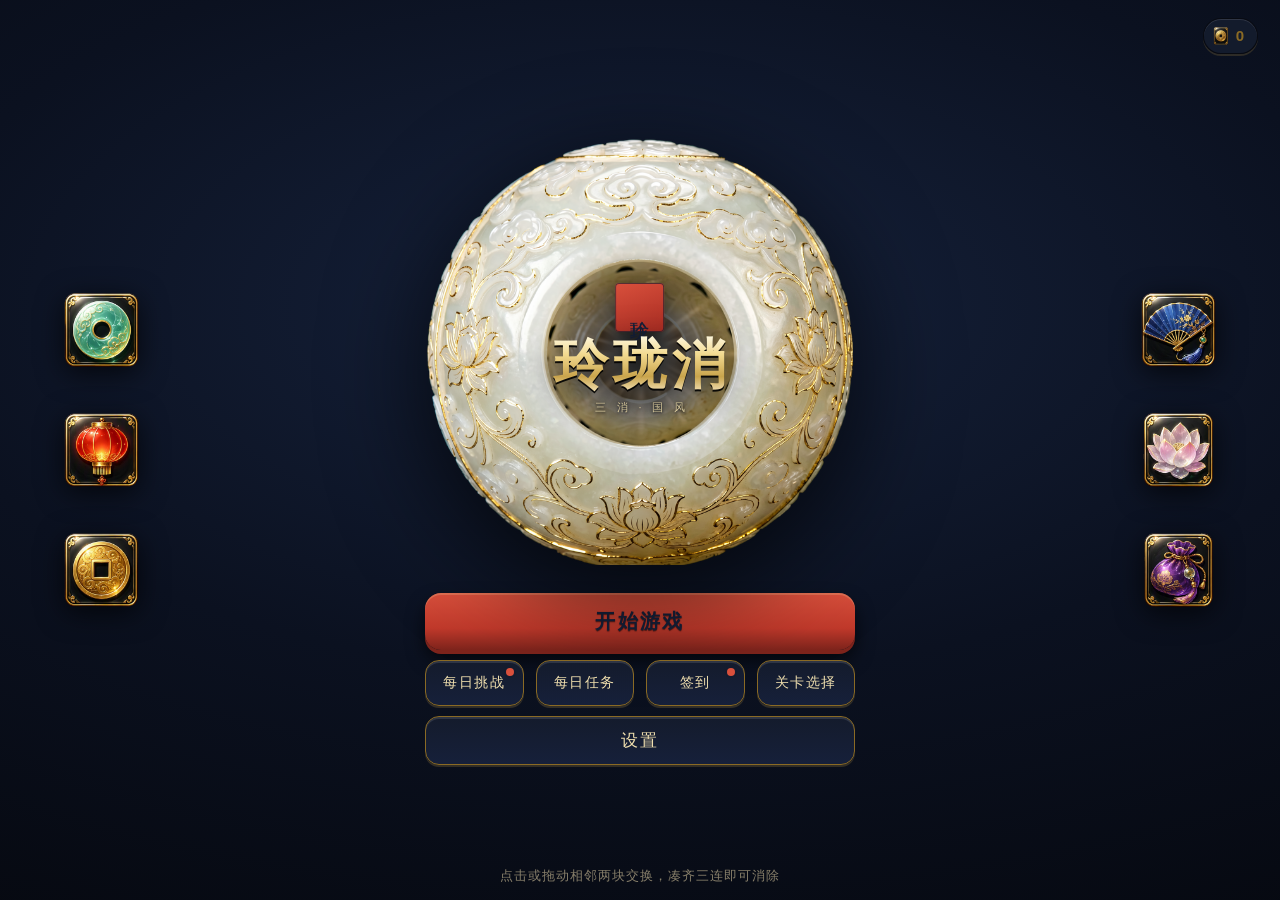
==== commit d26bd127: "fix(title): 首页适配手机 —— 竖屏留白、横屏错位 用户报"首页并没有好好的适配手机尺寸"。抓了四种尺寸（390×844 / 360×640 / 844×390 / 1280×800） 逐" ====
--- a/index.html
+++ b/index.html
@@ -90,7 +90,6 @@
 
   <!-- 标题 -->
   <div id="title" class="overlay hidden">
-    <img class="title-ball" src="assets/img/title_ball.png" alt="">
     <img class="t-side tl1" src="assets/img/tile_jade.png" alt="">
     <img class="t-side tl2" src="assets/img/tile_lantern.png" alt="">
     <img class="t-side tl3" src="assets/img/tile_coin.png" alt="">
@@ -101,30 +100,37 @@
       <img src="assets/img/ui_coin.png" alt="">
       <b>0</b>
     </div>
-    <!-- 标题写在玉球的镂空圆窗里：玉球本身就是为名字做的框 -->
-    <div class="medal">
-      <div class="seal">玲珑</div>
-      <h1 class="game-title" data-i18n="title">玲珑消</h1>
-      <div class="title-sub" data-i18n="subtitle">三 消 · 国 风</div>
-    </div>
-    <div class="btn-col title-btns">
-      <button id="btnPlay" class="primary" data-i18n="play">开始游戏</button>
-      <div class="btn-row">
-        <button id="btnDaily" class="ghost">
-          <span data-i18n="dailyTitle">每日挑战</span>
-          <i class="dot hidden" id="dailyDot"></i>
-        </button>
-        <button id="btnQuests" class="ghost">
-          <span data-i18n="questTitle">每日任务</span>
-          <i class="dot hidden" id="questDot"></i>
-        </button>
-        <button id="btnCheckin" class="ghost">
-          <span data-i18n="checkinShort">签到</span>
-          <i class="dot hidden" id="checkinDot"></i>
-        </button>
-        <button id="btnLevels" class="ghost" data-i18n="levels">关卡选择</button>
-      </div>
-      <button id="btnSet" class="ghost" data-i18n="settings">设置</button>
+    <!-- 球 + 标题 + 按钮是一个整体（.title-stage），整组居中：
+         分开绝对定位的话，竖屏会在球和按钮之间留一大段空白，横屏还会互相压 -->
+    <div class="title-stage">
+      <div class="ball-wrap">
+        <img class="title-ball" src="assets/img/title_ball.png" alt="">
+        <!-- 标题写在玉球的镂空圆窗里：玉球本身就是为名字做的框 -->
+        <div class="medal">
+          <div class="seal">玲珑</div>
+          <h1 class="game-title" data-i18n="title">玲珑消</h1>
+          <div class="title-sub" data-i18n="subtitle">三 消 · 国 风</div>
+        </div>
+      </div>
+      <div class="btn-col title-btns">
+        <button id="btnPlay" class="primary" data-i18n="play">开始游戏</button>
+        <div class="btn-row">
+          <button id="btnDaily" class="ghost">
+            <span data-i18n="dailyTitle">每日挑战</span>
+            <i class="dot hidden" id="dailyDot"></i>
+          </button>
+          <button id="btnQuests" class="ghost">
+            <span data-i18n="questTitle">每日任务</span>
+            <i class="dot hidden" id="questDot"></i>
+          </button>
+          <button id="btnCheckin" class="ghost">
+            <span data-i18n="checkinShort">签到</span>
+            <i class="dot hidden" id="checkinDot"></i>
+          </button>
+          <button id="btnLevels" class="ghost" data-i18n="levels">关卡选择</button>
+        </div>
+        <button id="btnSet" class="ghost" data-i18n="settings">设置</button>
+      </div>
     </div>
     <div class="title-hint" data-i18n="titleHint">点击或拖动相邻两块交换，凑齐三连即可消除</div>
   </div>
--- a/css/ui.css
+++ b/css/ui.css
@@ -332,31 +332,37 @@
   background: radial-gradient(120% 86% at 50% 34%, #16223C 0%, #0B1120 48%, #05070D 100%);
 }
 
-/* 玉球：整页的主视觉。尺寸跟着视口高度走，窄屏再压一档 */
+/* 玉球：整页的主视觉。尺寸跟着视口走，窄屏再压一档 */
 #title { --ball: min(500px, 62vh, 78vw); }
 
+/* 球 + 标题 + 按钮是一整组：由 .overlay 的 flex 居中整组，
+ * 组内再纵向排。分开贴边绝对定位的话，竖屏会在球和按钮之间空一大段，
+ * 横屏（比如 844×390）还会互相压。 */
+.title-stage {
+  position: relative;
+  display: flex;
+  flex-direction: column;
+  align-items: center;
+  gap: 3.2vh;
+  width: min(430px, 88vw);
+  animation: riseIn 0.5s ease-out;
+}
+.ball-wrap { position: relative; width: var(--ball); max-width: 100%; }
+
 .title-ball {
-  position: absolute;
-  left: 50%;
-  top: 1.5vh;
-  width: var(--ball);
+  display: block;
+  width: 100%;
   height: auto;
-  transform: translateX(-50%);
   pointer-events: none;
   filter: drop-shadow(0 24px 50px rgba(0, 0, 0, 0.75));
-  animation: ballIn 0.8s cubic-bezier(0.22, 0.9, 0.3, 1);
-}
-@keyframes ballIn {
-  from { opacity: 0; transform: translateX(-50%) scale(0.92); }
-  to { opacity: 1; transform: translateX(-50%) scale(1); }
-}
-
-/* 球心的圆窗：标题就写在里面（窗心 = 球的中心） */
+}
+
+/* 球心的圆窗：标题就写在里面（圆心 = 球的中心） */
 .medal {
   position: absolute;
   left: 50%;
-  top: calc(1.5vh + var(--ball) * 0.5);
-  width: calc(var(--ball) * 0.46);
+  top: 50%;
+  width: 46%;
   transform: translate(-50%, -50%);
   display: flex;
   flex-direction: column;
@@ -428,13 +434,9 @@
 /* 金币：右上角浮标 */
 .title-coin { position: absolute; right: 22px; top: 18px; margin: 0; }
 
-/* 按钮：底部居中 */
+/* 按钮：跟着球、同一组里往下排 */
 .title-btns {
-  position: absolute;
-  left: 50%;
-  bottom: 4.6vh;
-  width: min(430px, 88vw);
-  transform: translateX(-50%);
+  width: 100%;
   display: flex;
   flex-direction: column;
   gap: 10px;
@@ -445,19 +447,29 @@
   position: absolute;
   left: 0;
   right: 0;
-  bottom: 1vh;
+  bottom: 1.4vh;
   text-align: center;
   font-size: 12.5px;
   letter-spacing: 0.08em;
   color: rgba(240, 223, 174, 0.55);
 }
 
-/* 窄屏：球缩一档、两侧六宝收起（否则会挤到按钮上） */
+/* 窄屏 / 矮屏：球缩一档、两侧六宝收起（否则会挤到球上） */
 @media (max-width: 760px), (max-height: 560px) {
-  #title { --ball: min(430px, 54vh, 82vw); }
+  #title { --ball: min(430px, 52vh, 86vw); }
   .t-side { display: none; }
-  .title-btns { width: min(360px, 92vw); bottom: 3.4vh; }
+  .title-stage { width: min(360px, 92vw); gap: 2.6vh; }
   .title-btns .btn-row .ghost { font-size: 12.5px; }
+  .title-btns .primary { min-height: 48px; font-size: 18px; }
+  .title-btns .ghost { min-height: 42px; }
+}
+
+/* 横屏手机（矮而宽）：球与按钮左右并排，别硬叠成上下 */
+@media (max-height: 560px) and (orientation: landscape) {
+  #title { --ball: min(320px, 76vh, 40vw); }
+  .title-stage { flex-direction: row; align-items: center; gap: 5vw; width: auto; }
+  .title-btns { width: min(340px, 46vw); }
+  .title-hint { display: none; }
 }
 
 /* 印章：方形、小圆角、内描金细线 */
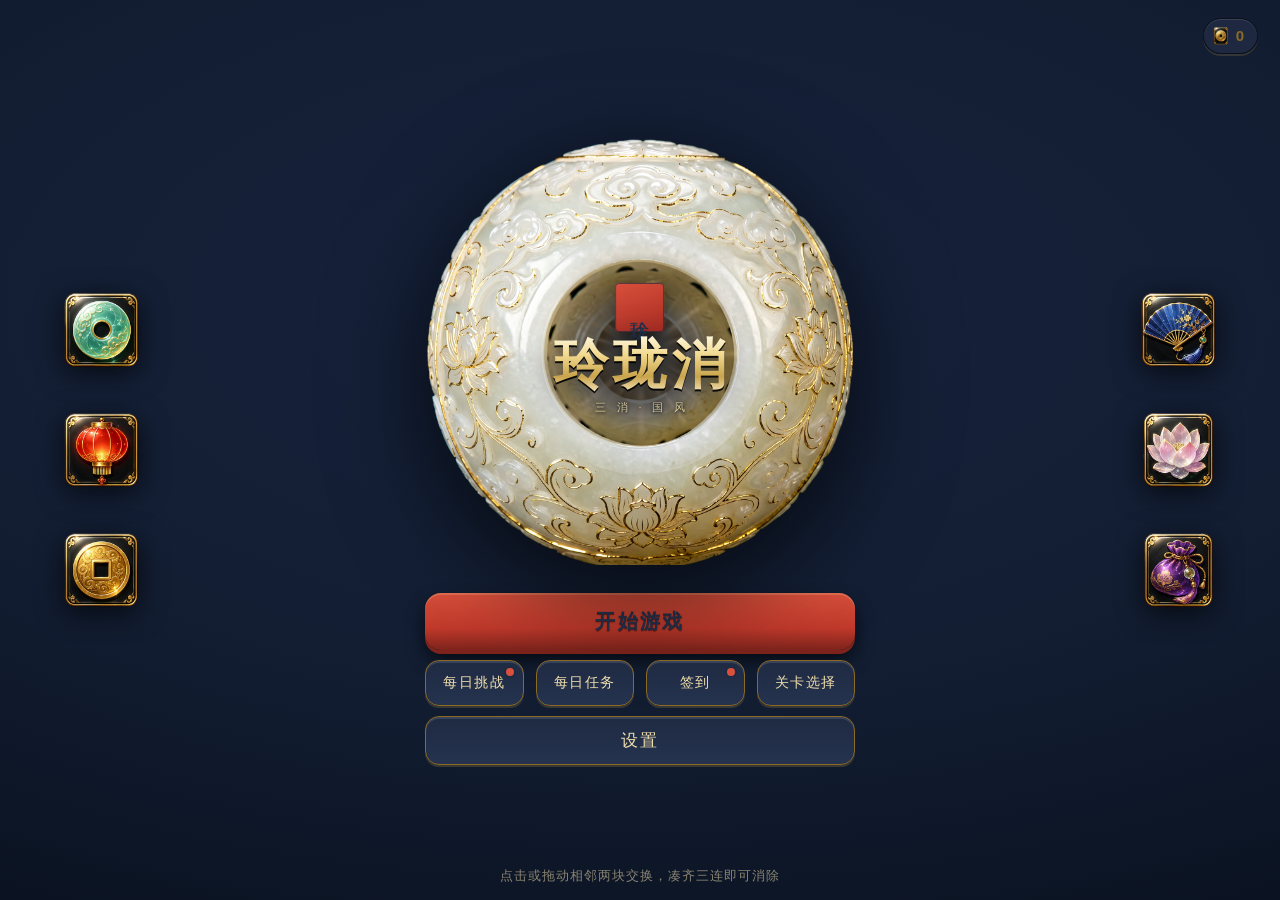
==== commit 60d22739: "feat(qi): 灵力上限 240 → 400，技能栏显示上限（当前值 / 上限） 需求："把灵力的上限提高到400，然后要能看到最大上限值"。  - CFG.QI.MAX 240 → 400 - " ====
--- a/index.html
+++ b/index.html
@@ -60,7 +60,7 @@
     <div id="skillBar" class="skill-bar hidden">
       <div class="qi-wrap">
         <div class="qi-bar"><i id="qiFill"></i></div>
-        <div class="qi-num"><span class="qi-label" data-i18n="qi">灵力</span><b id="qiValue">0</b><i id="qiGain"></i></div>
+        <div class="qi-num"><span class="qi-label" data-i18n="qi">灵力</span><b id="qiValue">0</b><span class="qi-max" id="qiMax">/400</span><i id="qiGain"></i></div>
       </div>
       <div class="skill-slots" id="skillSlots"></div>
       <div class="color-ring hidden" id="colorRing"></div>
--- a/css/base.css
+++ b/css/base.css
@@ -2,10 +2,10 @@
 
 :root {
   /* ---- 漆（60%）---- */
-  --paper: #0B1120;
-  --paper-hi: #16203A;
-  --paper-lo: #070B14;
-  --card: #141B2C;
+  --paper: #131E33;
+  --paper-hi: #25334F;
+  --paper-lo: #0C1626;
+  --card: #1F2A42;
 
   /* ---- 描金与线脚（30%）---- */
   --ink: #F0DFAE;
@@ -54,7 +54,7 @@
   font: 400 15px/1.7 var(--font-ui);
   letter-spacing: 0;
   color: var(--ink);
-  background-color: #05070D;
+  background-color: #080F1C;
   background-image:
     radial-gradient(1200px 700px at 50% -10%, rgba(44, 60, 98, 0.85), rgba(44, 60, 98, 0) 70%),
     url("../assets/img/bg_paper.svg");
--- a/css/ui.css
+++ b/css/ui.css
@@ -14,7 +14,7 @@
   gap: 8px 12px;
   align-items: center;
   padding: 10px 12px 12px;
-  background: linear-gradient(180deg, rgba(21,28,46,0.960), rgba(21,28,46,0.900));
+  background: linear-gradient(180deg, rgba(31,42,66,0.960), rgba(31,42,66,0.900));
   border-bottom: 1px solid var(--line-soft);
   box-shadow: 0 4px 14px rgba(201,164,76,0.115);
 }
@@ -40,7 +40,7 @@
 }
 
 .hud-card {
-  background: linear-gradient(180deg, #141B2C, var(--paper-hi));
+  background: linear-gradient(180deg, #1F2A42, var(--paper-hi));
   border: 1px solid var(--line);
   border-radius: 14px;
   box-shadow: var(--sh-card);
@@ -182,7 +182,7 @@
   flex: 0 0 auto;
   border-radius: 12px;
   border: 1.5px solid var(--line);
-  background: linear-gradient(180deg, #141B2C, var(--paper-hi));
+  background: linear-gradient(180deg, #1F2A42, var(--paper-hi));
   box-shadow: 0 2px 0 rgba(201,164,76,0.230), inset 0 2px 0 rgba(255,255,255,0.112);
   display: grid;
   place-items: center;
@@ -206,7 +206,7 @@
   border-radius: 16px;
   font-size: 20px;
   font-weight: 700;
-  color: #16203A;
+  color: #25334F;
   background: linear-gradient(180deg, var(--cinnabar-hi), var(--cinnabar) 62%, var(--cinnabar-lo));
   box-shadow: var(--sh-btn);
   text-shadow: 0 1px 1px rgba(0,0,0,0.540);
@@ -223,7 +223,7 @@
   font-weight: 500;
   color: var(--ink);
   border: 1.5px solid var(--line);
-  background: linear-gradient(180deg, #141B2C, var(--paper-hi));
+  background: linear-gradient(180deg, #1F2A42, var(--paper-hi));
   box-shadow: 0 2px 0 rgba(201,164,76,0.207), inset 0 2px 0 rgba(255,255,255,0.112);
 }
 
@@ -239,7 +239,7 @@
   padding: 8px 16px;
   border-radius: 12px;
   border: 1.5px solid var(--line);
-  background: linear-gradient(180deg, #141B2C, var(--paper-hi));
+  background: linear-gradient(180deg, #1F2A42, var(--paper-hi));
   box-shadow: 0 2px 0 rgba(201,164,76,0.207);
   font-size: 16px;
   color: var(--ink);
@@ -290,7 +290,7 @@
   background-image:
     url("../assets/img/ui_corner_tl.svg"), url("../assets/img/ui_corner_tr.svg"),
     url("../assets/img/ui_corner_bl.svg"), url("../assets/img/ui_corner_br.svg"),
-    linear-gradient(180deg, #141B2C, var(--paper-hi));
+    linear-gradient(180deg, #1F2A42, var(--paper-hi));
   background-position: 14px 14px, calc(100% - 14px) 14px, 14px calc(100% - 14px), calc(100% - 14px) calc(100% - 14px);
   background-repeat: no-repeat;
   background-size: 22px 22px, 22px 22px, 22px 22px, 22px 22px, auto;
@@ -329,7 +329,7 @@
 
 /* 漆底：从靛蓝到墨黑的一层柔光渐变，玉球浮在上面 */
 #title, #loading {
-  background: radial-gradient(120% 86% at 50% 34%, #16223C 0%, #0B1120 48%, #05070D 100%);
+  background: radial-gradient(120% 86% at 50% 34%, #16223C 0%, #131E33 48%, #080F1C 100%);
 }
 
 /* 玉球：整页的主视觉。尺寸跟着视口走，窄屏再压一档 */
@@ -480,7 +480,7 @@
   place-items: center;
   border-radius: 4px;
   background: linear-gradient(160deg, var(--cinnabar-hi), #A82C22);
-  color: #16203A;
+  color: #25334F;
   font-family: var(--font-title);
   font-size: 22px;
   letter-spacing: 0.06em;
@@ -488,7 +488,7 @@
   text-align: center;
   writing-mode: vertical-rl;
   text-orientation: upright;
-  box-shadow: 0 8px 18px rgba(0,0,0,0.504), inset 0 0 0 1px rgba(21,28,46,0.650);
+  box-shadow: 0 8px 18px rgba(0,0,0,0.504), inset 0 0 0 1px rgba(31,42,66,0.650);
 }
 
 .seal.big { width: 78px; height: 78px; font-size: 26px; }
@@ -583,7 +583,7 @@
   font-size: 16px;
   font-weight: 700;
   color: var(--gold-lo);
-  background: rgba(21,28,46,0.900);
+  background: rgba(31,42,66,0.900);
   border: 1px solid rgba(0,0,0,0.540);
   border-radius: 999px;
   padding: 4px 14px;
@@ -613,7 +613,7 @@
   padding: 12px 8px 10px;
   border-radius: 16px;
   background-color: var(--card);
-  background-image: linear-gradient(180deg, #141B2C, var(--card));
+  background-image: linear-gradient(180deg, #1F2A42, var(--card));
   border: 1.5px solid var(--line);
   box-shadow: 0 3px 0 rgba(201,164,76,0.253), 0 8px 16px rgba(201,164,76,0.161);
   display: flex;
@@ -683,7 +683,7 @@
   border-radius: 999px;
   font-size: 11px;
   letter-spacing: 0.1em;
-  color: #16203A;
+  color: #25334F;
   background: linear-gradient(180deg, var(--cinnabar-hi), var(--cinnabar));
   box-shadow: 0 2px 6px rgba(0,0,0,0.480);
   white-space: nowrap;
@@ -699,7 +699,7 @@
   height: 8px;
   border-radius: 50%;
   background: var(--cinnabar-hi);
-  box-shadow: 0 0 0 2px rgba(21,28,46,0.850);
+  box-shadow: 0 0 0 2px rgba(31,42,66,0.850);
 }
 
 .ghost { position: relative; }
@@ -727,7 +727,7 @@
   gap: 4px;
   padding: 8px;
   border-radius: 12px;
-  background: rgba(21,28,46,0.720);
+  background: rgba(31,42,66,0.720);
   border: 1px solid var(--line-soft);
 }
 
@@ -786,7 +786,7 @@
   gap: 10px;
   padding: 8px 12px;
   border-radius: 10px;
-  background: rgba(21,28,46,0.720);
+  background: rgba(31,42,66,0.720);
   border: 1px solid var(--line-soft);
   font-size: 14px;
   color: var(--ink-soft);
@@ -802,7 +802,7 @@
 .streak-row.today {
   border-color: var(--gold);
   box-shadow: 0 0 0 2px rgba(0,0,0,0.600);
-  background: #141B2C;
+  background: #1F2A42;
   color: var(--ink);
 }
 
@@ -830,12 +830,12 @@
   letter-spacing: 0.08em;
   color: var(--ink-soft);
   border: 1.5px solid var(--line);
-  background: linear-gradient(180deg, #141B2C, var(--paper-hi));
+  background: linear-gradient(180deg, #1F2A42, var(--paper-hi));
   box-shadow: 0 2px 0 rgba(201,164,76,0.161);
 }
 
 .map-tabs button.on {
-  color: #16203A;
+  color: #25334F;
   border-color: var(--cinnabar-lo);
   background: linear-gradient(180deg, var(--cinnabar-hi), var(--cinnabar));
   box-shadow: 0 2px 0 var(--cinnabar-lo);
@@ -849,7 +849,7 @@
   margin: 4px 18px 24px;
   padding: 20px;
   border-radius: 18px;
-  background: linear-gradient(180deg, #141B2C, var(--paper-hi));
+  background: linear-gradient(180deg, #1F2A42, var(--paper-hi));
   border: 1.5px solid var(--line);
   box-shadow: 0 4px 0 rgba(201,164,76,0.184), 0 12px 22px rgba(201,164,76,0.138);
   display: flex;
@@ -884,7 +884,7 @@
   gap: 12px;
   padding: 7px 12px;
   border-radius: 10px;
-  background: rgba(21,28,46,0.850);
+  background: rgba(31,42,66,0.850);
   border: 1px solid var(--line-soft);
   font-size: 14px;
   color: var(--ink-soft);
@@ -905,7 +905,7 @@
   margin: 4px 18px 12px;
   padding: 12px;
   border-radius: 16px;
-  background: linear-gradient(180deg, #141B2C, var(--paper-hi));
+  background: linear-gradient(180deg, #1F2A42, var(--paper-hi));
   border: 1.5px solid var(--line);
   box-shadow: 0 3px 0 rgba(201,164,76,0.184);
   text-align: center;
@@ -928,7 +928,7 @@
   aspect-ratio: 320 / 200;
   border-radius: 10px;
   overflow: hidden;
-  background: linear-gradient(180deg, #141B2C, #182238);
+  background: linear-gradient(180deg, #1F2A42, #182238);
   border: 1px solid var(--line-soft);
   box-shadow: inset 0 1px 3px rgba(201,164,76,0.138);
 }
@@ -971,7 +971,7 @@
   gap: 10px;
   padding: 10px 12px;
   border-radius: 12px;
-  background: rgba(21,28,46,0.720);
+  background: rgba(31,42,66,0.720);
   border: 1px solid var(--line-soft);
   opacity: 0.62;
 }
@@ -1026,7 +1026,7 @@
   padding: 6px 12px 6px 8px;
   border-radius: 12px;
   border: 1.5px solid var(--line);
-  background: linear-gradient(180deg, #141B2C, var(--paper-hi));
+  background: linear-gradient(180deg, #1F2A42, var(--paper-hi));
   box-shadow: 0 2px 0 rgba(201,164,76,0.184);
   font-size: 13px;
   color: var(--ink-soft);
@@ -1045,7 +1045,7 @@
 
 .boost-slot.armed {
   border-color: var(--gold);
-  background: linear-gradient(180deg, #16203A, #1C2740);
+  background: linear-gradient(180deg, #25334F, #1C2740);
   box-shadow: 0 0 0 2px rgba(0,0,0,0.660), 0 2px 0 rgba(201,164,76,0.184);
   color: var(--ink);
 }
@@ -1065,7 +1065,7 @@
 .quest-row {
   padding: 10px 12px;
   border-radius: 12px;
-  background: rgba(21,28,46,0.780);
+  background: rgba(31,42,66,0.780);
   border: 1px solid var(--line-soft);
 }
 
@@ -1111,14 +1111,14 @@
   border-radius: 999px;
   font-size: 13px;
   border: 1.5px solid var(--line);
-  background: linear-gradient(180deg, #141B2C, var(--paper-hi));
+  background: linear-gradient(180deg, #1F2A42, var(--paper-hi));
   box-shadow: 0 2px 0 rgba(201,164,76,0.184);
   color: var(--ink);
 }
 
 .q-claim {
   border-color: rgba(192,57,43,0.500);
-  color: #16203A;
+  color: #25334F;
   background: linear-gradient(180deg, var(--cinnabar-hi), var(--cinnabar));
   box-shadow: 0 2px 0 var(--cinnabar-lo);
 }
@@ -1142,7 +1142,7 @@
   gap: 6px;
   padding: 4px 13px 4px 8px;
   border-radius: 999px;
-  background: rgba(21,28,46,0.940);
+  background: rgba(31,42,66,0.940);
   border: 1px solid rgba(0,0,0,0.600);
   box-shadow: 0 2px 0 rgba(201,164,76,0.184), inset 0 1px 0 rgba(255,255,255,0.119);
   font-family: var(--font-num);
@@ -1170,7 +1170,7 @@
 .revive-cost {
   padding: 6px 16px;
   border-radius: 999px;
-  background: rgba(21,28,46,0.900);
+  background: rgba(31,42,66,0.900);
   border: 1px solid rgba(0,0,0,0.540);
   font-family: var(--font-num);
   font-size: 15px;
@@ -1232,7 +1232,7 @@
   align-items: baseline;
   padding: 8px 14px;
   border-radius: 12px;
-  background: rgba(21,28,46,0.900);
+  background: rgba(31,42,66,0.900);
   border: 1px solid var(--line-soft);
   box-shadow: inset 0 1px 0 rgba(255,255,255,0.112);
   font-size: 14px;
@@ -1309,7 +1309,7 @@
   font-weight: 700;
   letter-spacing: 0.1em;
   color: #5C4310;
-  background: rgba(21,28,46,0.860);
+  background: rgba(31,42,66,0.860);
   border: 1px solid rgba(0,0,0,0.600);
   box-shadow: 0 6px 16px rgba(201,164,76,0.253);
 }
@@ -1318,7 +1318,7 @@
   margin-top: 6px;
   font-size: 13px;
   color: #2A2016;
-  text-shadow: 0 1px 0 rgba(21,28,46,0.900);
+  text-shadow: 0 1px 0 rgba(31,42,66,0.900);
 }
 
 /* ================= 局内技能（灵力） ================= */
@@ -1334,7 +1334,7 @@
   gap: 10px;
   padding: 8px 12px;
   border-radius: 18px;
-  background: linear-gradient(180deg, rgba(21,28,46,0.940), rgba(21,28,46,0.940));
+  background: linear-gradient(180deg, rgba(31,42,66,0.940), rgba(31,42,66,0.940));
   border: 1.5px solid var(--line);
   box-shadow: 0 6px 16px rgba(201,164,76,0.230), inset 0 2px 0 rgba(255,255,255,0.112);
   max-width: calc(100% - 16px);
@@ -1377,6 +1377,15 @@
   font-variant-numeric: tabular-nums;
 }
 
+/* 上限：跟着当前值走，但压小压暗一档，别抢数字 */
+.qi-max {
+  font-family: var(--font-num);
+  font-size: 11.5px;
+  color: var(--ink-faint);
+  font-variant-numeric: tabular-nums;
+}
+.skill-bar.full .qi-max { color: var(--gold-hi); }
+
 /* 灵力入账的 +N 飘字 */
 .qi-num i {
   font-style: normal;
@@ -1406,7 +1415,7 @@
   height: 46px;
   border-radius: 14px;
   border: 1.5px solid var(--line);
-  background: linear-gradient(180deg, #141B2C, var(--paper-hi));
+  background: linear-gradient(180deg, #1F2A42, var(--paper-hi));
   box-shadow: 0 2px 0 rgba(201,164,76,0.184);
   display: flex;
   align-items: center;
@@ -1422,7 +1431,7 @@
   bottom: -3px;
   padding: 0 5px;
   border-radius: 999px;
-  background: rgba(21,28,46,0.950);
+  background: rgba(31,42,66,0.950);
   border: 1px solid var(--line);
   font-family: var(--font-num);
   font-size: 10px;
@@ -1446,7 +1455,7 @@
 /* 瞄准中：朱砂描边 + 呼吸；这是最强的状态提示 */
 .skill-slot.armed {
   border-color: var(--cinnabar);
-  background: linear-gradient(180deg, #16203A, #2A1C24);
+  background: linear-gradient(180deg, #25334F, #2A1C24);
   box-shadow: 0 0 0 2px rgba(192,57,43,0.450), 0 2px 0 rgba(201,164,76,0.184);
   animation: skillArmed 1.1s ease-in-out infinite;
 }
@@ -1464,7 +1473,7 @@
   padding: 3px 12px;
   border-radius: 999px;
   background: rgba(240,223,174,0.820);
-  color: #16203A;
+  color: #25334F;
   font-size: 12px;
   white-space: nowrap;
   pointer-events: none;
@@ -1480,7 +1489,7 @@
   gap: 8px;
   padding: 8px 10px;
   border-radius: 16px;
-  background: linear-gradient(180deg, rgba(21,28,46,0.960), rgba(21,28,46,0.960));
+  background: linear-gradient(180deg, rgba(31,42,66,0.960), rgba(31,42,66,0.960));
   border: 1.5px solid var(--gold);
   box-shadow: 0 8px 20px rgba(201,164,76,0.276);
 }
@@ -1538,7 +1547,7 @@
   max-width: min(280px, calc(100vw - 32px));
   padding: 9px 13px 10px;
   border-radius: 14px;
-  background: linear-gradient(180deg, rgba(21,28,46,0.960), rgba(21,28,46,0.960));
+  background: linear-gradient(180deg, rgba(31,42,66,0.960), rgba(31,42,66,0.960));
   border: 1.5px solid var(--gold);
   box-shadow: 0 10px 24px rgba(201,164,76,0.299), inset 0 2px 0 rgba(255,255,255,0.112);
   pointer-events: none;
@@ -1622,7 +1631,7 @@
   max-height: 152px;
   border-radius: 13px;
   background:
-    linear-gradient(180deg, rgba(21,28,46,0.960), rgba(21,28,46,0.960));
+    linear-gradient(180deg, rgba(31,42,66,0.960), rgba(31,42,66,0.960));
   border: 1.5px solid var(--line);
   box-shadow: inset 0 2px 6px rgba(201,164,76,0.184);
 }
@@ -1650,7 +1659,7 @@
   gap: 10px;
   padding: 8px 11px;
   border-radius: 13px;
-  background: linear-gradient(180deg, #141B2C, var(--paper-hi));
+  background: linear-gradient(180deg, #1F2A42, var(--paper-hi));
   border: 1.5px solid var(--line);
   box-shadow: 0 2px 0 rgba(201,164,76,0.138);
   text-align: left;
@@ -1663,7 +1672,7 @@
 /* 正在演示的那一条：金边，和演示窗口呼应 */
 .si-row.on {
   border-color: var(--gold);
-  background: linear-gradient(180deg, #16203A, #1C2740);
+  background: linear-gradient(180deg, #25334F, #1C2740);
   box-shadow: 0 0 0 2px rgba(0,0,0,0.600), 0 2px 0 rgba(201,164,76,0.138);
 }
 
@@ -1717,5 +1726,5 @@
 
 /* 教学面板里的 sticky 按钮：内容滚到它下面时要遮住，所以补一层纸底 */
 .skill-intro-panel > .primary.wide {
-  box-shadow: 0 -14px 18px -8px rgba(21,28,46,0.960), var(--sh-btn);
-}
+  box-shadow: 0 -14px 18px -8px rgba(31,42,66,0.960), var(--sh-btn);
+}
